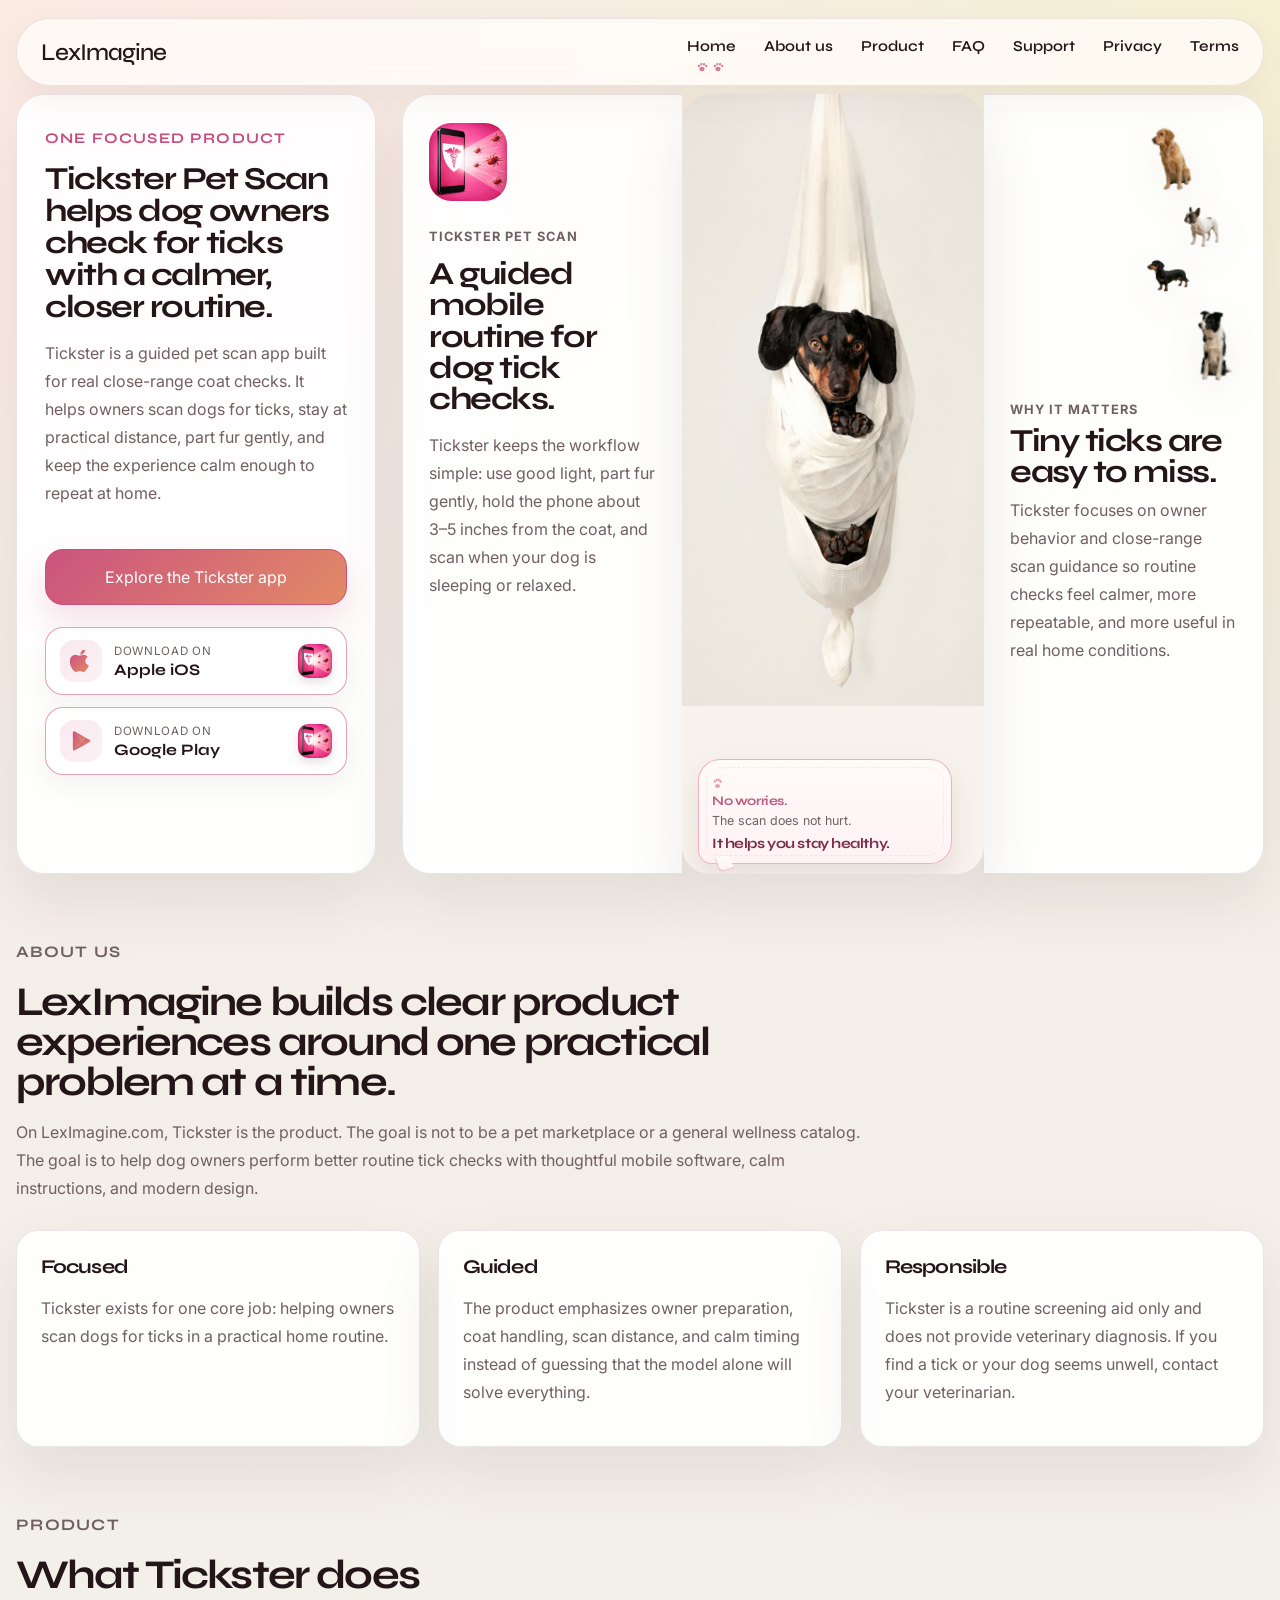
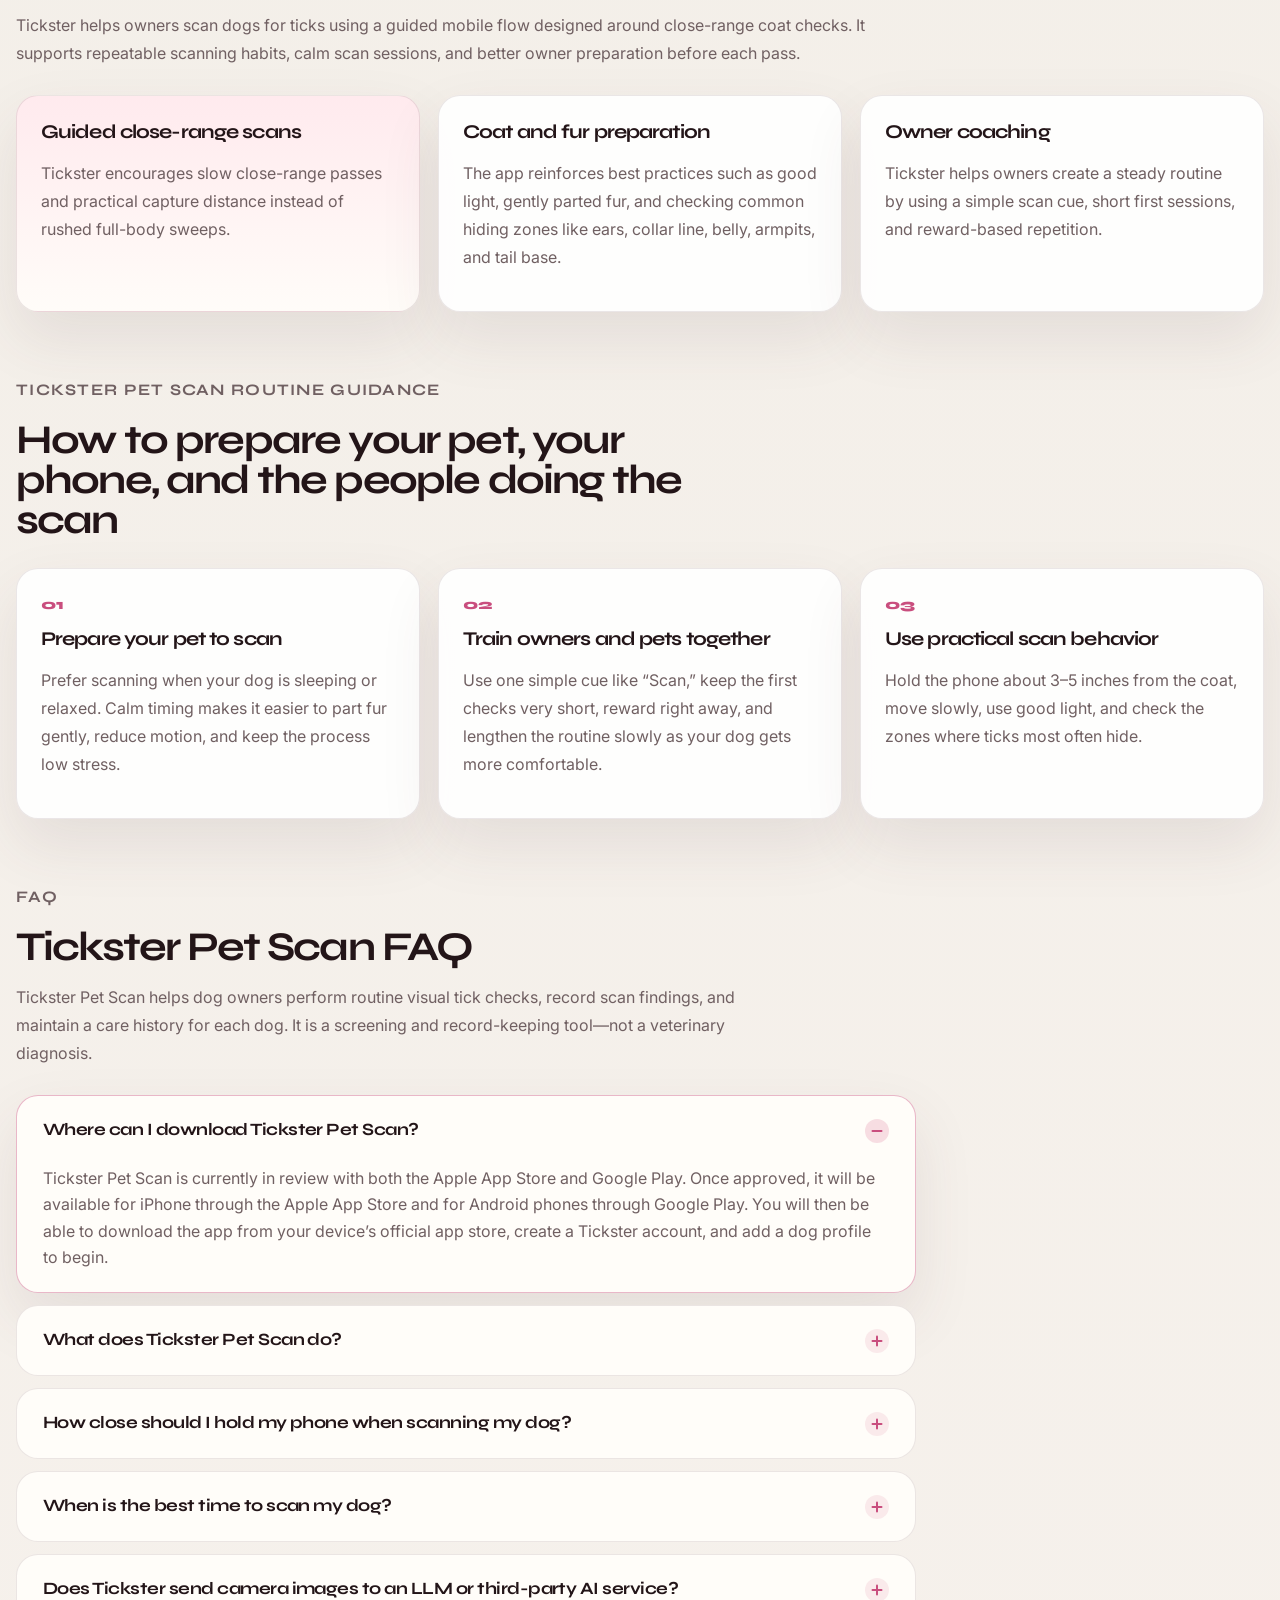
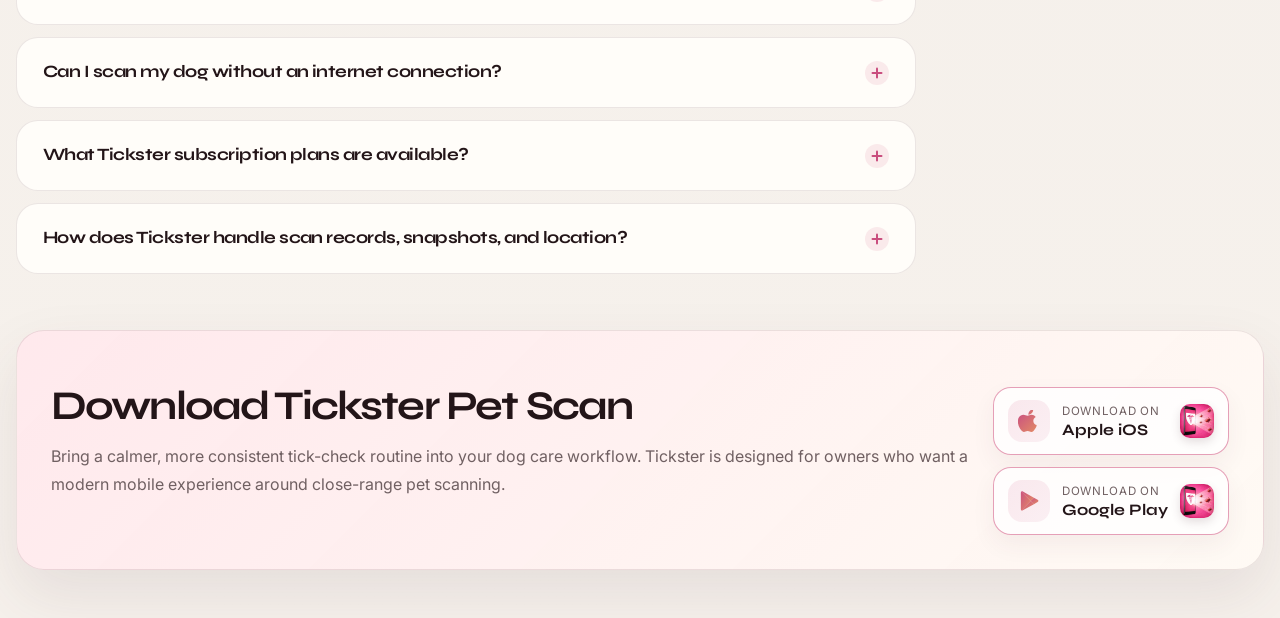
==== index.html @ 504ad75b "modified file index.html,styles.css" ====
<!DOCTYPE html>
<html lang="en">
  <head>
    <meta charset="UTF-8" />
    <meta name="viewport" content="width=device-width, initial-scale=1.0" />
    <title>LexImagine | Tickster Pet Scan</title>
    <meta
      name="description"
      content="LexImagine showcases Tickster Pet Scan, a modern mobile app that helps dog owners scan for ticks with calm, close-range guidance."
    />
    <link rel="canonical" href="https://leximagine.com/" />
    <meta name="robots" content="index,follow,max-image-preview:large,max-snippet:-1,max-video-preview:-1" />
    <meta name="theme-color" content="#f4efe8" />

    <!-- Open Graph -->
    <meta property="og:type" content="website" />
    <meta property="og:site_name" content="LexImagine" />
    <meta property="og:title" content="Tickster Pet Scan — guided dog tick checks" />
    <meta
      property="og:description"
      content="Tickster Pet Scan helps dog owners run calmer, close-range tick checks at home. A guided mobile routine from LexImagine."
    />
    <meta property="og:url" content="https://leximagine.com/" />
    <meta property="og:image" content="https://leximagine.com/i/og-tickster.png" />
    <meta property="og:image:width" content="1200" />
    <meta property="og:image:height" content="630" />
    <meta property="og:image:alt" content="Tickster Pet Scan — guide dog tick checks. A product from LexImagine.com" />
    <meta property="og:locale" content="en_US" />

    <!-- Twitter / X -->
    <meta name="twitter:card" content="summary_large_image" />
    <meta name="twitter:title" content="Tickster Pet Scan — guided dog tick checks" />
    <meta
      name="twitter:description"
      content="Tickster Pet Scan helps dog owners run calmer, close-range tick checks at home."
    />
    <meta name="twitter:image" content="https://leximagine.com/i/og-tickster.png" />
    <meta name="twitter:image:alt" content="Tickster Pet Scan — guide dog tick checks" />

    <link rel="icon" type="image/png" href="./i/favicon.png" />
    <link rel="preconnect" href="https://fonts.googleapis.com" />
    <link rel="preconnect" href="https://fonts.gstatic.com" crossorigin />
    <link
      href="https://fonts.googleapis.com/css2?family=Inter:wght@400;500;600;700;800&family=Syne:wght@400;500;600;700;800&display=swap"
      rel="stylesheet"
    />
    <link rel="stylesheet" href="./styles.css?v=20260727-store" />

    <script type="application/ld+json">
      {
        "@context": "https://schema.org",
        "@graph": [
          {
            "@type": "Organization",
            "@id": "https://leximagine.com/#organization",
            "name": "LexImagine LLC",
            "alternateName": "LexImagine",
            "url": "https://leximagine.com/",
            "logo": "https://leximagine.com/i/tickster-icon.png",
            "email": "support@leximagine.com"
          },
          {
            "@type": "WebSite",
            "@id": "https://leximagine.com/#website",
            "name": "LexImagine",
            "url": "https://leximagine.com/",
            "publisher": { "@id": "https://leximagine.com/#organization" },
            "inLanguage": "en-US"
          },
          {
            "@type": "MobileApplication",
            "@id": "https://leximagine.com/#tickster",
            "name": "Tickster Pet Scan",
            "applicationCategory": "LifestyleApplication",
            "operatingSystem": "iOS, Android",
            "url": "https://leximagine.com/",
            "image": "https://leximagine.com/i/og-tickster.png",
            "description": "Tickster Pet Scan is a guided mobile app that helps dog owners perform routine visual tick checks, record scan findings, and maintain a care history for each dog. Visual scan analysis runs on the phone using local models; camera images are not sent to an LLM API. It is a screening and record-keeping tool, not a veterinary diagnosis.",
            "featureList": [
              "Guided close-range visual tick scan using the phone camera",
              "Highlights possible tick candidates with confidence information",
              "Per-dog Care Timeline of completed scans",
              "On-device visual analysis — camera images are not sent to an LLM API",
              "Optional snapshot image saving, off by default",
              "Optional foreground-only location for local tick-awareness and weather context",
              "Core scanning works without a continuous internet connection"
            ],
            "publisher": { "@id": "https://leximagine.com/#organization" }
          },
          {
            "@type": "FAQPage",
            "@id": "https://leximagine.com/#faq",
            "mainEntity": [
              {
                "@type": "Question",
                "name": "Where can I download Tickster Pet Scan?",
                "acceptedAnswer": {
                  "@type": "Answer",
                  "text": "Tickster Pet Scan is currently in review with both the Apple App Store and Google Play. Once approved, it will be available for iPhone through the Apple App Store and for Android phones through Google Play. You will then be able to download the app from your device’s official app store, create a Tickster account, and add a dog profile to begin."
                }
              },
              {
                "@type": "Question",
                "name": "What does Tickster Pet Scan do?",
                "acceptedAnswer": {
                  "@type": "Answer",
                  "text": "Tickster guides you through a visual scan of your dog’s coat using your phone’s camera. It highlights possible tick candidates, records confidence information, and saves each completed scan to the selected dog’s Care Timeline. Tickster does not diagnose disease, confirm that a finding is a tick, recommend treatment, or replace veterinary care. Contact your veterinarian if you find an embedded tick, your dog seems unwell, or you have health concerns."
                }
              },
              {
                "@type": "Question",
                "name": "How close should I hold my phone when scanning my dog?",
                "acceptedAnswer": {
                  "@type": "Answer",
                  "text": "Hold the phone about 3–5 inches from the coat. Move slowly and use good light."
                }
              },
              {
                "@type": "Question",
                "name": "When is the best time to scan my dog?",
                "acceptedAnswer": {
                  "@type": "Answer",
                  "text": "Scan when your dog is sleeping or relaxed."
                }
              },
              {
                "@type": "Question",
                "name": "Does Tickster send camera images to an LLM or third-party AI service?",
                "acceptedAnswer": {
                  "@type": "Answer",
                  "text": "No. Tickster performs its visual scan analysis on the phone using local models and does not send camera images to an LLM API for analysis. Snapshot saving is optional and off by default. If you enable it, selected scan snapshots can be stored with your Tickster account so you can review them later or share useful context with your veterinarian."
                }
              },
              {
                "@type": "Question",
                "name": "Can I scan my dog without an internet connection?",
                "acceptedAnswer": {
                  "@type": "Answer",
                  "text": "Yes. Once you are signed in and your membership access is active, the core camera scan and local visual analysis can operate without a continuous internet connection. Internet connectivity is required for account access, subscription verification, cloud synchronization, optional snapshot uploads, and online weather or local tick-awareness information. Pending information can synchronize when a supported connection becomes available."
                }
              },
              {
                "@type": "Question",
                "name": "What Tickster subscription plans are available?",
                "acceptedAnswer": {
                  "@type": "Answer",
                  "text": "Tickster offers Monthly and Annual auto-renewable membership plans on both the Apple App Store and Google Play. Both plans provide the same Tickster membership features; only the billing period and store-displayed price differ. Eligibility, introductory offers, renewal terms, billing management, and cancellation options are presented and managed by Apple or Google before you confirm a purchase."
                }
              },
              {
                "@type": "Question",
                "name": "How does Tickster handle scan records, snapshots, and location?",
                "acceptedAnswer": {
                  "@type": "Answer",
                  "text": "Completed scan records are associated with your Tickster account and the dog you selected. Saving snapshot images is optional and off by default; you can enable it in Settings if you want visual context for later review or veterinarian discussions. Location permission is also optional and foreground-only, and is used to add local tick-awareness and weather context. Tickster does not use background location."
                }
              }
            ]
          }
        ]
      }
    </script>
  </head>
  <body>
    <svg aria-hidden="true" focusable="false" width="0" height="0" style="position:absolute">
      <defs>
        <linearGradient id="storeIconGradient" x1="0" y1="0" x2="1" y2="1">
          <stop offset="0" stop-color="#cb537f" />
          <stop offset="1" stop-color="#e28a66" />
        </linearGradient>
      </defs>
    </svg>
    <div class="page-shell">
      <header class="site-header">
        <a class="brand" href="#home" aria-label="LexImagine home">LexImagine</a>
        <button class="nav-toggle" type="button" aria-expanded="false" aria-controls="site-nav" aria-label="Toggle navigation">
          <span></span>
          <span></span>
        </button>
        <nav id="site-nav" class="site-nav" aria-label="Primary navigation">
          <a class="nav-link active" href="#home">Home</a>
          <a class="nav-link" href="#about">About us</a>
          <a class="nav-link" href="#product">Product</a>
          <a class="nav-link" href="#faq">FAQ</a>
          <a class="nav-link" href="./support/">Support</a>
          <a class="nav-link" href="./privacy/">Privacy</a>
          <a class="nav-link" href="./terms/">Terms</a>
          <!-- <a class="nav-link" href="#contact">Contact us</a> -->
        </nav>
      </header>

      <main>
        <section id="home" class="hero section">
          <article class="hero-intro">
            <p class="eyebrow">One focused product</p>
            <h1>Tickster Pet Scan helps dog owners check for ticks with a calmer, closer routine.</h1>
            <p class="hero-copy">
              Tickster is a guided pet scan app built for real close-range coat checks. It helps owners scan dogs for ticks,
              stay at practical distance, part fur gently, and keep the experience calm enough to repeat at home.
            </p>
            <div class="hero-actions">
              <a class="button button-secondary" href="#product">Explore the Tickster app</a>
            </div>
            <div class="panel-store-links hero-store-links">
              <a class="mini-store-link" href="#faq" aria-label="Download Tickster Pet Scan on Apple iOS — see FAQ for availability">
                <span class="mini-store-icon" aria-hidden="true">
                  <svg viewBox="0 0 24 24" role="img">
                    <path d="M15.22 3.34c.9-1.1 1.52-2.64 1.35-4.17-1.3.08-2.88.86-3.82 1.96-.84.96-1.58 2.5-1.38 3.97 1.46.12 2.94-.74 3.85-1.76Z"></path>
                    <path d="M20.27 17.44c-.56 1.24-.82 1.8-1.54 2.94-1 1.58-2.42 3.56-4.17 3.58-1.56.02-1.96-1.02-4.08-1.01-2.13.01-2.57 1.03-4.12 1-1.75-.02-3.09-1.8-4.08-3.38-2.78-4.43-3.07-9.64-1.36-12.28 1.21-1.88 3.12-2.98 4.92-2.98 1.84 0 3 .99 4.52.99 1.48 0 2.38-.99 4.5-.99 1.6 0 3.3.86 4.51 2.35-3.96 2.16-3.32 7.8.9 8.78Z"></path>
                  </svg>
                </span>
                <span>
                  <small>Download on</small>
                  <strong>Apple iOS</strong>
                </span>
                <img src="./i/tickster-icon-128.png" alt="" class="store-app-icon" width="34" height="34" decoding="async" />
              </a>
              <a class="mini-store-link" href="#faq" aria-label="Download Tickster Pet Scan on Google Play — see FAQ for availability">
                <span class="mini-store-icon" aria-hidden="true">
                  <svg viewBox="0 0 24 24" role="img">
                    <path d="M3.61 1.82a1.5 1.5 0 0 0-.5 1.15v18.06c0 .46.18.86.5 1.15l.07.06 10.11-10.12v-.24L3.68 1.76l-.07.06Z"></path>
                    <path d="M17.24 15.5l-3.45-3.44v-.24l3.45-3.45.08.05 4.09 2.32c1.17.66 1.17 1.75 0 2.42l-4.09 2.32-.08.02Z"></path>
                    <path d="M17.32 15.48 13.79 11.94 3.61 22.12c.39.41 1.02.46 1.73.05l11.98-6.69Z"></path>
                    <path d="M17.32 8.42 5.34 1.73c-.71-.41-1.34-.36-1.73.05l10.18 10.16 3.53-3.52Z"></path>
                  </svg>
                </span>
                <span>
                  <small>Download on</small>
                  <strong>Google Play</strong>
                </span>
                <img src="./i/tickster-icon-128.png" alt="" class="store-app-icon" width="34" height="34" decoding="async" />
              </a>
            </div>
          </article>

          <article class="hero-stage" aria-label="Tickster hero visual and product summary">
            <aside class="hero-panel hero-panel-copy">
              <img src="./i/tickster-icon.png" alt="Tickster Pet Scan icon" class="brand-mark" />
              <p class="panel-overline">Tickster Pet Scan</p>
              <h2 class="panel-title">A guided mobile routine for dog tick checks.</h2>
              <p class="panel-text">
                Tickster keeps the workflow simple: use good light, part fur gently, hold the phone about 3–5 inches from the coat, and scan when your dog is sleeping or relaxed.
              </p>
              <div class="panel-store-links panel-store-links-secondary">
                <a class="mini-store-link" href="#faq" aria-label="Download Tickster Pet Scan on Apple iOS — see FAQ for availability">
                  <span class="mini-store-icon" aria-hidden="true">
                    <svg viewBox="0 0 24 24" role="img">
                      <path d="M15.22 3.34c.9-1.1 1.52-2.64 1.35-4.17-1.3.08-2.88.86-3.82 1.96-.84.96-1.58 2.5-1.38 3.97 1.46.12 2.94-.74 3.85-1.76Z"></path>
                      <path d="M20.27 17.44c-.56 1.24-.82 1.8-1.54 2.94-1 1.58-2.42 3.56-4.17 3.58-1.56.02-1.96-1.02-4.08-1.01-2.13.01-2.57 1.03-4.12 1-1.75-.02-3.09-1.8-4.08-3.38-2.78-4.43-3.07-9.64-1.36-12.28 1.21-1.88 3.12-2.98 4.92-2.98 1.84 0 3 .99 4.52.99 1.48 0 2.38-.99 4.5-.99 1.6 0 3.3.86 4.51 2.35-3.96 2.16-3.32 7.8.9 8.78Z"></path>
                    </svg>
                  </span>
                  <span>
                    <small>Download on</small>
                    <strong>Apple iOS</strong>
                  </span>
                  <img src="./i/tickster-icon-128.png" alt="" class="store-app-icon" width="34" height="34" decoding="async" />
                </a>
                <a class="mini-store-link" href="#faq" aria-label="Download Tickster Pet Scan on Google Play — see FAQ for availability">
                  <span class="mini-store-icon" aria-hidden="true">
                    <svg viewBox="0 0 24 24" role="img">
                      <path d="M3.61 1.82a1.5 1.5 0 0 0-.5 1.15v18.06c0 .46.18.86.5 1.15l.07.06 10.11-10.12v-.24L3.68 1.76l-.07.06Z"></path>
                    <path d="M17.24 15.5l-3.45-3.44v-.24l3.45-3.45.08.05 4.09 2.32c1.17.66 1.17 1.75 0 2.42l-4.09 2.32-.08.02Z"></path>
                    <path d="M17.32 15.48 13.79 11.94 3.61 22.12c.39.41 1.02.46 1.73.05l11.98-6.69Z"></path>
                    <path d="M17.32 8.42 5.34 1.73c-.71-.41-1.34-.36-1.73.05l10.18 10.16 3.53-3.52Z"></path>
                    </svg>
                  </span>
                  <span>
                    <small>Download on</small>
                    <strong>Google Play</strong>
                  </span>
                  <img src="./i/tickster-icon-128.png" alt="" class="store-app-icon" width="34" height="34" decoding="async" />
                </a>
              </div>
            </aside>

            <div class="hero-image-wrap">
              <img
                src="./i/dog-in-hanger.png"
                alt="A calm dog tucked into a soft hanging sling, used as the playful hero image for Tickster Pet Scan"
                class="hero-image hero-image-dog"
                onerror="this.onerror=null;this.src='./i/hero-tickster-soft.png';"
              />
              <div class="hero-bubble">
                <span class="hero-bubble-paw" aria-hidden="true">
                  <svg viewBox="0 0 64 64" role="img">
                    <path d="M32 41c-8.1 0-14 5.8-14 12.1C18 58.8 24.3 63 32 63s14-4.2 14-9.9C46 46.8 40.1 41 32 41Z"></path>
                    <ellipse cx="17" cy="25" rx="6.4" ry="8.2" transform="rotate(-18 17 25)"></ellipse>
                    <ellipse cx="28" cy="17" rx="6.2" ry="8" transform="rotate(-4 28 17)"></ellipse>
                    <ellipse cx="40" cy="17.4" rx="6.2" ry="8" transform="rotate(6 40 17.4)"></ellipse>
                    <ellipse cx="50" cy="26" rx="6.4" ry="8.2" transform="rotate(18 50 26)"></ellipse>
                  </svg>
                </span>
                <p class="hero-bubble-kicker">No worries.</p>
                <p class="hero-bubble-copy">The scan does not hurt.</p>
                <strong>It helps you stay healthy.</strong>
              </div>
            </div>

            <aside class="hero-panel hero-panel-stat">
              <div class="dog-watch-stack" aria-label="Small dogs watching the hanging dog">
                <img src="./i/dog-1.png" alt="" class="watch-dog watch-dog-1" />
                <img src="./i/dog-2.png" alt="" class="watch-dog watch-dog-2" />
                <img src="./i/dog-3.png" alt="" class="watch-dog watch-dog-3" />
                <img src="./i/dog-4.png" alt="" class="watch-dog watch-dog-4" />
              </div>
              <div class="hero-panel-stat-copy">
                <p class="panel-overline">Why it matters</p>
                <h2 class="panel-title">Tiny ticks are easy to miss.</h2>
                <p class="panel-text">
                  Tickster focuses on owner behavior and close-range scan guidance so routine checks feel calmer, more repeatable, and more useful in real home conditions.
                </p>
              </div>
            </aside>
          </article>
        </section>

        <section id="about" class="section editorial-section">
          <div class="section-heading">
            <p class="eyebrow">About us</p>
            <h2>LexImagine builds clear product experiences around one practical problem at a time.</h2>
            <p>
              On LexImagine.com, Tickster is the product. The goal is not to be a pet marketplace or a general wellness catalog. The goal is to help dog owners perform better routine tick checks with thoughtful mobile software, calm instructions, and modern design.
            </p>
          </div>
          <div class="content-grid content-grid-three">
            <article class="content-card">
              <h3>Focused</h3>
              <p>Tickster exists for one core job: helping owners scan dogs for ticks in a practical home routine.</p>
            </article>
            <article class="content-card">
              <h3>Guided</h3>
              <p>The product emphasizes owner preparation, coat handling, scan distance, and calm timing instead of guessing that the model alone will solve everything.</p>
            </article>
            <article class="content-card">
              <h3>Responsible</h3>
              <p>Tickster is a routine screening aid only and does not provide veterinary diagnosis. If you find a tick or your dog seems unwell, contact your veterinarian.</p>
            </article>
          </div>
        </section>

        <section id="product" class="section editorial-section">
          <div class="section-heading">
            <p class="eyebrow">Product</p>
            <h2>What Tickster does</h2>
            <p>
              Tickster helps owners scan dogs for ticks using a guided mobile flow designed around close-range coat checks. It supports repeatable scanning habits, calm scan sessions, and better owner preparation before each pass.
            </p>
          </div>

          <div class="content-grid content-grid-three">
            <article class="content-card emphasis-card">
              <h3>Guided close-range scans</h3>
              <p>Tickster encourages slow close-range passes and practical capture distance instead of rushed full-body sweeps.</p>
            </article>
            <article class="content-card">
              <h3>Coat and fur preparation</h3>
              <p>The app reinforces best practices such as good light, gently parted fur, and checking common hiding zones like ears, collar line, belly, armpits, and tail base.</p>
            </article>
            <article class="content-card">
              <h3>Owner coaching</h3>
              <p>Tickster helps owners create a steady routine by using a simple scan cue, short first sessions, and reward-based repetition.</p>
            </article>
          </div>
        </section>

        <section class="section editorial-section process-section">
          <div class="section-heading compact-heading">
            <p class="eyebrow">Tickster Pet Scan Routine guidance</p>
            <h2>How to prepare your pet, your phone, and the people doing the scan</h2>
          </div>

          <div class="content-grid content-grid-three">
            <article class="process-card">
              <span class="step-label">01</span>
              <h3>Prepare your pet to scan</h3>
              <p>Prefer scanning when your dog is sleeping or relaxed. Calm timing makes it easier to part fur gently, reduce motion, and keep the process low stress.</p>
            </article>
            <article class="process-card">
              <span class="step-label">02</span>
              <h3>Train owners and pets together</h3>
              <p>Use one simple cue like “Scan,” keep the first checks very short, reward right away, and lengthen the routine slowly as your dog gets more comfortable.</p>
            </article>
            <article class="process-card">
              <span class="step-label">03</span>
              <h3>Use practical scan behavior</h3>
              <p>Hold the phone about 3–5 inches from the coat, move slowly, use good light, and check the zones where ticks most often hide.</p>
            </article>
          </div>
        </section>

        <section id="faq" class="section editorial-section">
          <div class="section-heading compact-heading">
            <p class="eyebrow">FAQ</p>
            <h2>Tickster Pet Scan FAQ</h2>
            <p>
              Tickster Pet Scan helps dog owners perform routine visual tick checks, record scan findings, and maintain a
              care history for each dog. It is a screening and record-keeping tool—not a veterinary diagnosis.
            </p>
          </div>

          <div class="faq-list">
            <details class="faq-item" name="faq" open>
              <summary>
                <span>Where can I download Tickster Pet Scan?</span>
                <span class="faq-toggle" aria-hidden="true"></span>
              </summary>
              <div class="faq-answer">
                <p>
                  Tickster Pet Scan is currently in review with both the Apple App Store and Google Play. Once approved,
                  it will be available for iPhone through the Apple App Store and for Android phones through Google Play.
                  You will then be able to download the app from your device’s official app store, create a Tickster
                  account, and add a dog profile to begin.
                </p>
              </div>
            </details>

            <details class="faq-item" name="faq">
              <summary>
                <span>What does Tickster Pet Scan do?</span>
                <span class="faq-toggle" aria-hidden="true"></span>
              </summary>
              <div class="faq-answer">
                <p>
                  Tickster guides you through a visual scan of your dog’s coat using your phone’s camera. It highlights
                  possible tick candidates, records confidence information, and saves each completed scan to the selected
                  dog’s Care Timeline. Tickster does not diagnose disease, confirm that a finding is a tick, recommend
                  treatment, or replace veterinary care. Contact your veterinarian if you find an embedded tick, your dog
                  seems unwell, or you have health concerns.
                </p>
              </div>
            </details>

            <details class="faq-item" name="faq">
              <summary>
                <span>How close should I hold my phone when scanning my dog?</span>
                <span class="faq-toggle" aria-hidden="true"></span>
              </summary>
              <div class="faq-answer">
                <p>Hold the phone about 3–5 inches from the coat. Move slowly and use good light.</p>
              </div>
            </details>

            <details class="faq-item" name="faq">
              <summary>
                <span>When is the best time to scan my dog?</span>
                <span class="faq-toggle" aria-hidden="true"></span>
              </summary>
              <div class="faq-answer">
                <p>Scan when your dog is sleeping or relaxed.</p>
              </div>
            </details>

            <details class="faq-item" name="faq">
              <summary>
                <span>Does Tickster send camera images to an LLM or third-party AI service?</span>
                <span class="faq-toggle" aria-hidden="true"></span>
              </summary>
              <div class="faq-answer">
                <p>
                  No. Tickster performs its visual scan analysis on the phone using local models and does not send camera
                  images to an LLM API for analysis. Snapshot saving is optional and off by default. If you enable it,
                  selected scan snapshots can be stored with your Tickster account so you can review them later or share
                  useful context with your veterinarian.
                </p>
              </div>
            </details>

            <details class="faq-item" name="faq">
              <summary>
                <span>Can I scan my dog without an internet connection?</span>
                <span class="faq-toggle" aria-hidden="true"></span>
              </summary>
              <div class="faq-answer">
                <p>
                  Yes. Once you are signed in and your membership access is active, the core camera scan and local visual
                  analysis can operate without a continuous internet connection. Internet connectivity is required for
                  account access, subscription verification, cloud synchronization, optional snapshot uploads, and online
                  weather or local tick-awareness information. Pending information can synchronize when a supported
                  connection becomes available.
                </p>
              </div>
            </details>

            <details class="faq-item" name="faq">
              <summary>
                <span>What Tickster subscription plans are available?</span>
                <span class="faq-toggle" aria-hidden="true"></span>
              </summary>
              <div class="faq-answer">
                <p>
                  Tickster offers Monthly and Annual auto-renewable membership plans on both the Apple App Store and
                  Google Play. Both plans provide the same Tickster membership features; only the billing period and
                  store-displayed price differ. Eligibility, introductory offers, renewal terms, billing management, and
                  cancellation options are presented and managed by Apple or Google before you confirm a purchase.
                </p>
              </div>
            </details>

            <details class="faq-item" name="faq">
              <summary>
                <span>How does Tickster handle scan records, snapshots, and location?</span>
                <span class="faq-toggle" aria-hidden="true"></span>
              </summary>
              <div class="faq-answer">
                <p>
                  Completed scan records are associated with your Tickster account and the dog you selected. Saving
                  snapshot images is optional and off by default; you can enable it in Settings if you want visual
                  context for later review or veterinarian discussions. Location permission is also optional and
                  foreground-only, and is used to add local tick-awareness and weather context. Tickster does not use
                  background location.
                </p>
              </div>
            </details>
          </div>
        </section>

        <section id="download" class="section cta-section">
          <div class="cta-copy">
            <h2>Download Tickster Pet Scan</h2>
            <p>
              Bring a calmer, more consistent tick-check routine into your dog care workflow. Tickster is designed for owners who want a modern mobile experience around close-range pet scanning.
            </p>
          </div>
          <div class="panel-store-links cta-store-links">
            <a class="mini-store-link" href="#faq" aria-label="Download Tickster Pet Scan on Apple iOS — see FAQ for availability">
              <span class="mini-store-icon" aria-hidden="true">
                <svg viewBox="0 0 24 24" role="img">
                  <path d="M15.22 3.34c.9-1.1 1.52-2.64 1.35-4.17-1.3.08-2.88.86-3.82 1.96-.84.96-1.58 2.5-1.38 3.97 1.46.12 2.94-.74 3.85-1.76Z"></path>
                  <path d="M20.27 17.44c-.56 1.24-.82 1.8-1.54 2.94-1 1.58-2.42 3.56-4.17 3.58-1.56.02-1.96-1.02-4.08-1.01-2.13.01-2.57 1.03-4.12 1-1.75-.02-3.09-1.8-4.08-3.38-2.78-4.43-3.07-9.64-1.36-12.28 1.21-1.88 3.12-2.98 4.92-2.98 1.84 0 3 .99 4.52.99 1.48 0 2.38-.99 4.5-.99 1.6 0 3.3.86 4.51 2.35-3.96 2.16-3.32 7.8.9 8.78Z"></path>
                </svg>
              </span>
              <span>
                <small>Download on</small>
                <strong>Apple iOS</strong>
              </span>
              <img src="./i/tickster-icon-128.png" alt="" class="store-app-icon" width="34" height="34" decoding="async" />
            </a>
            <a class="mini-store-link" href="#faq" aria-label="Download Tickster Pet Scan on Google Play — see FAQ for availability">
              <span class="mini-store-icon" aria-hidden="true">
                <svg viewBox="0 0 24 24" role="img">
                  <path d="M3.61 1.82a1.5 1.5 0 0 0-.5 1.15v18.06c0 .46.18.86.5 1.15l.07.06 10.11-10.12v-.24L3.68 1.76l-.07.06Z"></path>
                  <path d="M17.24 15.5l-3.45-3.44v-.24l3.45-3.45.08.05 4.09 2.32c1.17.66 1.17 1.75 0 2.42l-4.09 2.32-.08.02Z"></path>
                  <path d="M17.32 15.48 13.79 11.94 3.61 22.12c.39.41 1.02.46 1.73.05l11.98-6.69Z"></path>
                  <path d="M17.32 8.42 5.34 1.73c-.71-.41-1.34-.36-1.73.05l10.18 10.16 3.53-3.52Z"></path>
                </svg>
              </span>
              <span>
                <small>Download on</small>
                <strong>Google Play</strong>
              </span>
              <img src="./i/tickster-icon-128.png" alt="" class="store-app-icon" width="34" height="34" decoding="async" />
            </a>
          </div>
        </section>

        <!--
        <section id="contact" class="section editorial-section contact-section">
          <div class="section-heading compact-heading">
            <p class="eyebrow">Contact us</p>
            <h2>Want launch updates or product information?</h2>
            <p>Reach out to LexImagine for product questions, launch access, or partnership conversations around Tickster Pet Scan.</p>
          </div>
          <div class="contact-card">
            <a class="contact-link" href="mailto:support@leximagine.com">support@leximagine.com</a>
            <p class="contact-note">LexImagine. One elegant product page. One focused product: Tickster Pet Scan.</p>
          </div>
        </section>
        -->
      </main>
    </div>

    <script src="./script.js?v=20260727-navspy"></script>
  </body>
</html>
---- styles.css ----
:root {
  --bg: #f4efe8;
  --surface: rgba(255, 255, 255, 0.9);
  --surface-strong: #fffdf9;
  --ink: #231518;
  --muted: #706062;
  --line: rgba(88, 59, 67, 0.12);
  --accent: #dc7a9c;
  --accent-strong: #c94e7e;
  --shadow: 0 26px 60px rgba(88, 59, 67, 0.1);
  --radius-xl: 28px;
  --radius-lg: 22px;
  --radius-md: 16px;
  --content-width: 1280px;
  --header-gap: 8px;
  --scroll-offset-mobile: 76px;
  --scroll-offset-desktop: 96px;
}

* {
  box-sizing: border-box;
}

html {
  scroll-behavior: smooth;
}

body {
  margin: 0;
  color: var(--ink);
  font-family: 'Inter', sans-serif;
  background:
    radial-gradient(circle at top left, rgba(255, 233, 225, 0.75), transparent 24%),
    radial-gradient(circle at right top, rgba(247, 240, 203, 0.68), transparent 24%),
    linear-gradient(180deg, #f2eee7 0%, #f6f1ec 100%);
}

img {
  display: block;
  max-width: 100%;
}

.page-shell {
  width: min(calc(100% - 20px), var(--content-width));
  margin: 14px auto 40px;
}

.site-header {
  position: sticky;
  top: 10px;
  z-index: 20;
  display: flex;
  align-items: center;
  justify-content: space-between;
  gap: 14px;
  padding: 14px 18px;
  border: 1px solid var(--line);
  border-radius: 28px;
  background: rgba(255, 252, 247, 0.85);
  backdrop-filter: blur(14px);
  box-shadow: 0 12px 34px rgba(88, 59, 67, 0.06);
}

.brand,
.nav-link,
.eyebrow,
.step-label,
.store-overline {
  font-family: 'Syne', sans-serif;
}

.brand {
  color: var(--ink);
  text-decoration: none;
  font-size: 1.5rem;
  font-weight: 500;
  letter-spacing: -0.04em;
}

.site-nav {
  position: absolute;
  left: 0;
  right: 0;
  top: calc(100% + 10px);
  display: none;
  flex-direction: column;
  align-items: flex-start;
  gap: 18px;
  padding: 20px;
  border: 1px solid var(--line);
  border-radius: 24px;
  background: rgba(255, 252, 247, 0.96);
  box-shadow: 0 18px 40px rgba(88, 59, 67, 0.1);
}

.site-nav.open {
  display: flex;
}

.nav-link {
  position: relative;
  color: var(--ink);
  text-decoration: none;
  font-size: 0.95rem;
  font-weight: 600;
  padding-bottom: 14px;
}

.nav-link.active::after {
  content: '';
  position: absolute;
  left: 50%;
  bottom: -6px;
  transform: translateX(-50%);
  width: 36px;
  height: 12px;
  background-repeat: no-repeat;
  background-position: center;
  background-size: contain;
  background-image: url("data:image/svg+xml,%3Csvg xmlns='http://www.w3.org/2000/svg' width='72' height='24' viewBox='0 0 72 24'%3E%3Cg fill='%23dc7a9c'%3E%3Cg transform='translate(6 2)'%3E%3Cellipse cx='10' cy='14' rx='5.2' ry='4.4'/%3E%3Ccircle cx='4' cy='8' r='2.3'/%3E%3Ccircle cx='8.5' cy='4.5' r='2.3'/%3E%3Ccircle cx='14' cy='4.5' r='2.3'/%3E%3Ccircle cx='18.5' cy='8' r='2.3'/%3E%3C/g%3E%3Cg transform='translate(38 2)'%3E%3Cellipse cx='10' cy='14' rx='5.2' ry='4.4'/%3E%3Ccircle cx='4' cy='8' r='2.3'/%3E%3Ccircle cx='8.5' cy='4.5' r='2.3'/%3E%3Ccircle cx='14' cy='4.5' r='2.3'/%3E%3Ccircle cx='18.5' cy='8' r='2.3'/%3E%3C/g%3E%3C/g%3E%3C/svg%3E");
}

.nav-toggle {
  display: inline-block;
  width: 46px;
  height: 46px;
  border: 1px solid var(--line);
  border-radius: 999px;
  background: var(--surface-strong);
}

.nav-toggle span {
  display: block;
  width: 18px;
  height: 2px;
  margin: 5px auto;
  background: var(--ink);
}

.section {
  padding: var(--header-gap) 0 52px;
  scroll-margin-top: calc(var(--scroll-offset-mobile) + var(--header-gap));
}

.hero {
  display: grid;
  grid-template-columns: 1fr;
  gap: 18px;
  align-items: stretch;
  min-height: auto;
  padding-top: 0;
}

.hero.section {
  padding-top: var(--header-gap);
}

.hero-intro,
.hero-panel,
.content-card,
.process-card,
.cta-section,
.contact-card {
  border: 1px solid var(--line);
  background: var(--surface);
  box-shadow: var(--shadow);
}

.hero-intro {
  padding: 22px;
  border-radius: var(--radius-xl);
  display: flex;
  flex-direction: column;
  justify-content: flex-start;
}

.hero-intro h1 {
  font-size: 2rem;
  line-height: 1;
}

.eyebrow {
  margin: 0 0 16px;
  color: var(--accent-strong);
  font-size: 0.92rem;
  font-weight: 700;
  text-transform: uppercase;
  letter-spacing: 0.08em;
}

h1,
h2,
h3 {
  margin: 0;
  font-family: 'Syne', sans-serif;
  letter-spacing: -0.045em;
}

h1 {
  font-size: clamp(2.2rem, 10vw, 3.25rem);
  line-height: 0.98;
}

h2 {
  font-size: clamp(1.75rem, 8vw, 2.55rem);
  line-height: 0.98;
}

h3 {
  font-size: 1.22rem;
}

.hero-copy,
.panel-text,
.section-heading p,
.content-card p,
.content-card li,
.process-card p,
.cta-copy p,
.contact-note {
  color: var(--muted);
  line-height: 1.75;
  font-size: 1rem;
}

.content-card ul {
  margin: 0 0 14px;
  padding-left: 22px;
}

.content-card li {
  margin-bottom: 8px;
}

.content-card li::marker {
  color: var(--accent-strong);
}

.hero-actions,
.store-actions {
  display: flex;
  flex-wrap: wrap;
  gap: 14px;
  margin-top: 26px;
}

.hero-actions {
  display: grid;
  width: 100%;
  align-self: stretch;
  justify-items: stretch;
}

.hero-intro .hero-actions .button,
.hero-intro .hero-store-links .mini-store-link {
  width: 100%;
  display: flex;
}

.button {
  display: inline-flex;
  align-items: center;
  justify-content: center;
  min-height: 56px;
  padding: 0 22px;
  border-radius: 18px;
  text-decoration: none;
  transition: transform 180ms ease, box-shadow 180ms ease;
}

.button:hover,
.store-card:hover {
  transform: translateY(-2px);
}

.button-primary {
  background: linear-gradient(135deg, #cb537f, #e28a66);
  color: #fff;
  box-shadow: 0 20px 38px rgba(201, 78, 126, 0.22);
}

.button-secondary {
  border: 1px solid rgba(201, 78, 126, 0.88);
  background: linear-gradient(135deg, #cb537f, #e28a66);
  color: #fff;
  box-shadow: 0 16px 30px rgba(201, 78, 126, 0.16);
}

.hero-stage {
  display: grid;
  grid-template-columns: 1fr;
  gap: 0;
  min-height: auto;
}

.hero-panel {
  padding: 22px;
}

.hero-panel-copy {
  border-radius: var(--radius-xl);
  border-right: 1px solid var(--line);
}

.hero-panel-stat {
  border-radius: var(--radius-xl);
  border-left: 1px solid var(--line);
  display: flex;
  flex-direction: column;
  justify-content: flex-start;
}

.hero-panel-stat-copy {
  display: flex;
  flex-direction: column;
  gap: 8px;
}

.hero-panel-stat .panel-overline {
  margin: 0;
}

.hero-panel-stat .panel-title {
  margin: 0;
}

.hero-panel-stat .panel-text {
  margin: 0;
}

.brand-mark {
  width: 78px;
  height: 78px;
  border-radius: 22px;
  margin-bottom: 28px;
}

.panel-overline {
  margin: 0 0 14px;
  color: var(--muted);
  font-size: 0.8rem;
  font-weight: 700;
  letter-spacing: 0.08em;
  text-transform: uppercase;
}

.panel-title {
  font-size: 2rem;
  margin-bottom: 16px;
}

.dog-watch-stack {
  display: flex;
  flex-direction: row;
  flex-wrap: wrap;
  justify-content: center;
  align-items: flex-end;
  gap: 8px;
  min-height: 0;
  margin-bottom: 18px;
  overflow: visible;
}

.watch-dog {
  display: block;
  width: 48px;
  max-width: 100%;
  height: auto;
  object-fit: contain;
  transform-origin: center center;
  filter: drop-shadow(0 10px 18px rgba(88, 59, 67, 0.08));
}

.watch-dog-1 {
  width: 46px;
  margin-right: 0;
  transform: none;
}

.watch-dog-2 {
  width: 58px;
  margin-right: 0;
  transform: none;
}

.watch-dog-3 {
  width: 50px;
  margin-right: 0;
  transform: none;
}

.watch-dog-4 {
  width: 44px;
  margin-right: 0;
  transform: none;
}

.panel-store-links {
  display: grid;
  gap: 12px;
  margin-top: 22px;
}

.hero-store-links {
  display: grid;
  width: 100%;
  align-self: stretch;
}

.hero-intro .hero-actions,
.hero-intro .hero-store-links {
  width: min(100%, 304px);
}

.panel-store-links-secondary {
  display: grid;
}

.mini-store-link {
  display: flex;
  align-items: center;
  gap: 12px;
  padding: 12px 14px;
  border: 1px solid rgba(220, 122, 156, 0.72);
  border-radius: 18px;
  background: rgba(255, 255, 255, 0.78);
  color: var(--ink);
  text-decoration: none;
  box-shadow: 0 10px 24px rgba(88, 59, 67, 0.06);
  transition: transform 180ms ease, box-shadow 180ms ease;
}

.mini-store-link:hover {
  transform: translateY(-2px);
  box-shadow: 0 16px 28px rgba(88, 59, 67, 0.1);
}

.mini-store-link small,
.mini-store-link strong {
  display: block;
}

.mini-store-link small {
  color: var(--muted);
  font-size: 0.72rem;
  letter-spacing: 0.06em;
  text-transform: uppercase;
}

.mini-store-link strong {
  margin-top: 2px;
  font-family: 'Syne', sans-serif;
  font-size: 1rem;
}

.mini-store-icon {
  display: inline-flex;
  align-items: center;
  justify-content: center;
  width: 42px;
  height: 42px;
  border-radius: 14px;
  background: linear-gradient(135deg, rgba(220, 122, 156, 0.16), rgba(201, 78, 126, 0.08));
  flex: 0 0 auto;
}

.mini-store-icon svg {
  width: 22px;
  height: 22px;
  fill: var(--accent-strong); /* fallback */
  fill: url(#storeIconGradient);
}

.hero-image-wrap {
  position: relative;
  min-height: 380px;
  overflow: hidden;
  border-radius: var(--radius-xl);
  box-shadow: var(--shadow);
}

.hero-image {
  width: 100%;
  height: 100%;
  object-fit: cover;
}

.hero-image-dog {
  object-position: center top;
  object-fit: contain;
  background: #f7f2eb;
}

.hero-bubble {
  position: absolute;
  left: 14px;
  right: 14px;
  bottom: 16px;
  width: auto;
  max-width: none;
  padding: 12px 13px 11px;
  border: 1.5px solid rgba(220, 122, 156, 0.55);
  border-radius: 22px 22px 22px 14px;
  background: linear-gradient(180deg, rgba(255, 251, 247, 0.98), rgba(255, 241, 245, 0.96));
  backdrop-filter: blur(10px);
  box-shadow: 0 12px 26px rgba(86, 56, 64, 0.1);
}

.hero-bubble::before {
  content: '';
  position: absolute;
  left: 18px;
  bottom: -8px;
  width: 14px;
  height: 14px;
  background: linear-gradient(180deg, rgba(255, 251, 247, 0.98), rgba(255, 241, 245, 0.96));
  border-left: 1.5px solid rgba(220, 122, 156, 0.55);
  border-bottom: 1.5px solid rgba(220, 122, 156, 0.55);
  border-bottom-left-radius: 6px;
  transform: rotate(-20deg);
}

.hero-bubble::after {
  content: '';
  position: absolute;
  inset: 7px;
  border-radius: 16px 16px 16px 10px;
  border: 1px dashed rgba(220, 122, 156, 0.14);
  pointer-events: none;
}

.hero-bubble p,
.hero-bubble strong {
  margin: 0;
}

.hero-bubble-paw {
  display: inline-flex;
  width: 11px;
  height: 11px;
  margin-bottom: 5px;
  color: rgba(218, 122, 156, 0.72);
}

.hero-bubble-paw svg {
  width: 100%;
  height: 100%;
  fill: currentColor;
}

.hero-bubble-kicker {
  color: #be5e82;
  font-family: 'Syne', sans-serif;
  font-size: 0.82rem;
  font-weight: 700;
  letter-spacing: -0.03em;
}

.hero-bubble-copy {
  margin-top: 4px !important;
  color: var(--muted);
  line-height: 1.35;
  font-size: 0.78rem;
}

.hero-bubble strong {
  display: block;
  margin-top: 5px;
  font-family: 'Syne', sans-serif;
  font-size: 0.9rem;
  letter-spacing: -0.03em;
  color: #7b2d4a;
  max-width: 100%;
  overflow-wrap: break-word;
}

.editorial-section {
  padding-top: var(--header-gap);
}

.section-heading {
  max-width: 860px;
  margin-bottom: 28px;
}

.compact-heading {
  max-width: 740px;
}

.content-grid {
  display: grid;
  gap: 18px;
}

.content-grid-three {
  grid-template-columns: 1fr;
}

.content-card,
.process-card {
  padding: 24px;
  border-radius: var(--radius-lg);
}

.emphasis-card {
  background: linear-gradient(180deg, rgba(255, 233, 238, 0.95), rgba(255, 252, 249, 0.95));
}

.step-label {
  display: inline-block;
  margin-bottom: 14px;
  color: var(--accent-strong);
  font-size: 0.9rem;
  font-weight: 800;
}

.cta-section {
  display: grid;
  grid-template-columns: 1fr;
  gap: 24px;
  align-items: center;
  padding: 22px;
  border-radius: var(--radius-xl);
  background: linear-gradient(135deg, rgba(255, 232, 236, 0.92), rgba(255, 250, 245, 0.95));
}

.store-card {
  display: inline-flex;
  flex-direction: column;
  align-items: flex-start;
  justify-content: center;
  min-width: 220px;
  min-height: 110px;
  padding: 20px 22px;
  border-radius: 24px;
  border: 1px solid var(--line);
  background: rgba(255, 255, 255, 0.88);
  color: var(--ink);
  text-decoration: none;
  box-shadow: 0 18px 40px rgba(88, 59, 67, 0.08);
  transition: transform 180ms ease;
}

.store-overline {
  display: block;
  margin-bottom: 8px;
  color: var(--muted);
  font-size: 0.78rem;
  text-transform: uppercase;
  letter-spacing: 0.08em;
}

.store-card strong {
  font-family: 'Syne', sans-serif;
  font-size: 1.2rem;
}

.contact-card {
  display: flex;
  flex-direction: column;
  align-items: flex-start;
  justify-content: space-between;
  gap: 18px;
  padding: 22px;
  border-radius: var(--radius-xl);
}

.contact-link {
  color: var(--ink);
  font-family: 'Syne', sans-serif;
  font-size: clamp(1.4rem, 2.8vw, 2rem);
  text-decoration: none;
}

@media (min-width: 761px) {
  .page-shell {
    width: min(calc(100% - 32px), var(--content-width));
    margin: 18px auto 48px;
  }

  .site-header {
    top: 14px;
    gap: 20px;
    padding: 18px 24px;
    border-radius: 999px;
  }

  .nav-toggle {
    display: none;
  }

  .site-nav {
    position: static;
    display: flex;
    flex-direction: row;
    align-items: center;
    gap: 28px;
    padding: 0;
    border: 0;
    border-radius: 0;
    background: transparent;
    box-shadow: none;
  }

  .nav-link {
    padding-bottom: 12px;
  }

  .section {
    padding: var(--header-gap) 0 56px;
    scroll-margin-top: calc(var(--scroll-offset-desktop) + var(--header-gap));
  }

  .hero-image-wrap {
    min-height: 460px;
  }

  .content-grid-three {
    grid-template-columns: repeat(2, minmax(0, 1fr));
  }

  .cta-section {
    padding: 30px;
  }
}

@media (min-width: 761px) and (max-width: 1180px) {
  .hero {
    grid-template-columns: 1fr;
    gap: 22px;
  }

  .hero-stage {
    grid-template-columns: 1fr;
  }

  .hero-panel-copy,
  .hero-panel-stat {
    border-radius: var(--radius-xl);
    border: 1px solid var(--line);
  }

  .panel-store-links-secondary {
    display: none;
  }
}

@media (min-width: 1181px) {
  .hero {
    grid-template-columns: 360px minmax(0, 1fr);
    gap: 26px;
    min-height: calc(100vh - 148px);
  }

  .hero-stage {
    grid-template-columns: 280px minmax(0, 1fr) 280px;
    min-height: 780px;
  }

  .hero-image-wrap {
    min-height: 780px;
  }

  .hero-intro {
    padding: 34px 28px;
  }

  .hero-panel {
    padding: 28px 26px;
  }

  .hero-panel-copy {
    border-radius: var(--radius-xl) 0 0 var(--radius-xl);
    border-right: none;
  }

  .hero-panel-stat {
    border-radius: 0 var(--radius-xl) var(--radius-xl) 0;
    border-left: none;
  }

  .panel-store-links-secondary {
    display: none;
  }

  .hero-bubble {
    left: auto;
    right: 32px;
    bottom: 10px;
    width: min(calc(100% - 48px), 264px);
    max-width: none;
  }

  .dog-watch-stack {
    flex-direction: column;
    align-items: flex-end;
    justify-content: flex-start;
    min-height: 190px;
  }

  .watch-dog {
    width: 62px;
  }

  .watch-dog-1 {
    width: 46px;
    margin-right: 42px;
    transform: rotate(-5deg);
  }

  .watch-dog-2 {
    width: 58px;
    margin-right: 8px;
    transform: rotate(2deg);
  }

  .watch-dog-3 {
    width: 50px;
    margin-right: 44px;
    transform: rotate(-4deg);
  }

  .watch-dog-4 {
    width: 44px;
    margin-right: 0;
    transform: rotate(3deg);
  }

  .content-grid-three {
    grid-template-columns: repeat(3, minmax(0, 1fr));
  }

  .cta-section {
    grid-template-columns: minmax(0, 1fr) auto;
    padding: 34px;
  }

  .contact-card {
    flex-direction: row;
    align-items: center;
    padding: 24px 28px;
  }
}

/* FAQ accordion */
.faq-list {
  display: grid;
  gap: 12px;
  max-width: 900px;
}

.faq-item {
  border: 1px solid var(--line);
  border-radius: var(--radius-lg);
  background: var(--surface-strong);
  transition: border-color 0.22s ease, box-shadow 0.22s ease, transform 0.22s ease;
}

.faq-item:hover {
  border-color: rgba(201, 78, 126, 0.32);
}

.faq-item[open] {
  border-color: rgba(201, 78, 126, 0.4);
  box-shadow: var(--shadow);
}

.faq-item summary {
  display: flex;
  align-items: flex-start;
  justify-content: space-between;
  gap: 18px;
  padding: 20px 22px;
  cursor: pointer;
  list-style: none;
  font-family: 'Syne', sans-serif;
  font-weight: 700;
  font-size: 1.02rem;
  line-height: 1.35;
  letter-spacing: -0.03em;
  color: var(--ink);
  transition: color 0.2s ease;
}

.faq-item summary::-webkit-details-marker {
  display: none;
}

.faq-item summary:hover {
  color: var(--accent-strong);
}

.faq-item summary:focus-visible {
  outline: 2px solid var(--accent-strong);
  outline-offset: -3px;
  border-radius: var(--radius-lg);
}

.faq-toggle {
  position: relative;
  flex: 0 0 auto;
  width: 24px;
  height: 24px;
  margin-top: 1px;
  border-radius: 999px;
  background: rgba(220, 122, 156, 0.14);
  transition: background 0.22s ease, transform 0.28s cubic-bezier(0.4, 0, 0.2, 1);
}

.faq-item[open] .faq-toggle {
  background: rgba(220, 122, 156, 0.24);
  transform: rotate(180deg);
}

.faq-toggle::before,
.faq-toggle::after {
  content: '';
  position: absolute;
  left: 50%;
  top: 50%;
  border-radius: 2px;
  background: var(--accent-strong);
  transform: translate(-50%, -50%);
  transition: opacity 0.24s ease, transform 0.28s cubic-bezier(0.4, 0, 0.2, 1);
}

.faq-toggle::before {
  width: 11px;
  height: 2px;
}

.faq-toggle::after {
  width: 2px;
  height: 11px;
}

.faq-item[open] .faq-toggle::after {
  opacity: 0;
  transform: translate(-50%, -50%) rotate(90deg);
}

.faq-answer {
  padding: 0 22px 20px;
  animation: faqReveal 0.3s cubic-bezier(0.4, 0, 0.2, 1) both;
}

.faq-answer p {
  margin: 0;
  color: var(--muted);
  line-height: 1.65;
}

@keyframes faqReveal {
  from {
    opacity: 0;
    transform: translateY(-6px);
  }
  to {
    opacity: 1;
    transform: none;
  }
}

@media (min-width: 761px) {
  .faq-item summary {
    padding: 22px 26px;
    font-size: 1.08rem;
  }

  .faq-answer {
    padding: 0 26px 22px;
  }
}

@media (prefers-reduced-motion: reduce) {
  .faq-item,
  .faq-item summary,
  .faq-toggle,
  .faq-toggle::before,
  .faq-toggle::after {
    transition: none;
  }

  .faq-answer {
    animation: none;
  }
}

/* Seven nav tabs need to stay on one line on narrower desktops. */
@media (min-width: 761px) {
  .nav-link {
    white-space: nowrap;
  }
}

@media (min-width: 761px) and (max-width: 1024px) {
  .site-header {
    gap: 12px;
    padding: 18px 20px;
  }

  .site-nav {
    gap: 15px;
  }

  .nav-link {
    font-size: 0.86rem;
  }
}

/* Tickster app icon on the trailing edge of every store link, so people can
   see at a glance which app they are downloading. */
.store-app-icon {
  flex: 0 0 auto;
  margin-left: auto;
  width: 34px;
  height: 34px;
  border-radius: 10px;
  box-shadow: 0 4px 10px rgba(88, 59, 67, 0.16);
}

/* Every store-link group shares the hero's width, so they all match. */
.cta-store-links,
.panel-store-links-secondary {
  width: min(100%, 304px);
}

/* Centre the hero call-to-action stack and every store-link group on phones. */
@media (max-width: 760px) {
  .hero-intro .hero-actions,
  .hero-intro .hero-store-links,
  .cta-store-links,
  .panel-store-links-secondary {
    margin-inline: auto;
  }

  .cta-section {
    justify-items: center;
    text-align: center;
  }
}
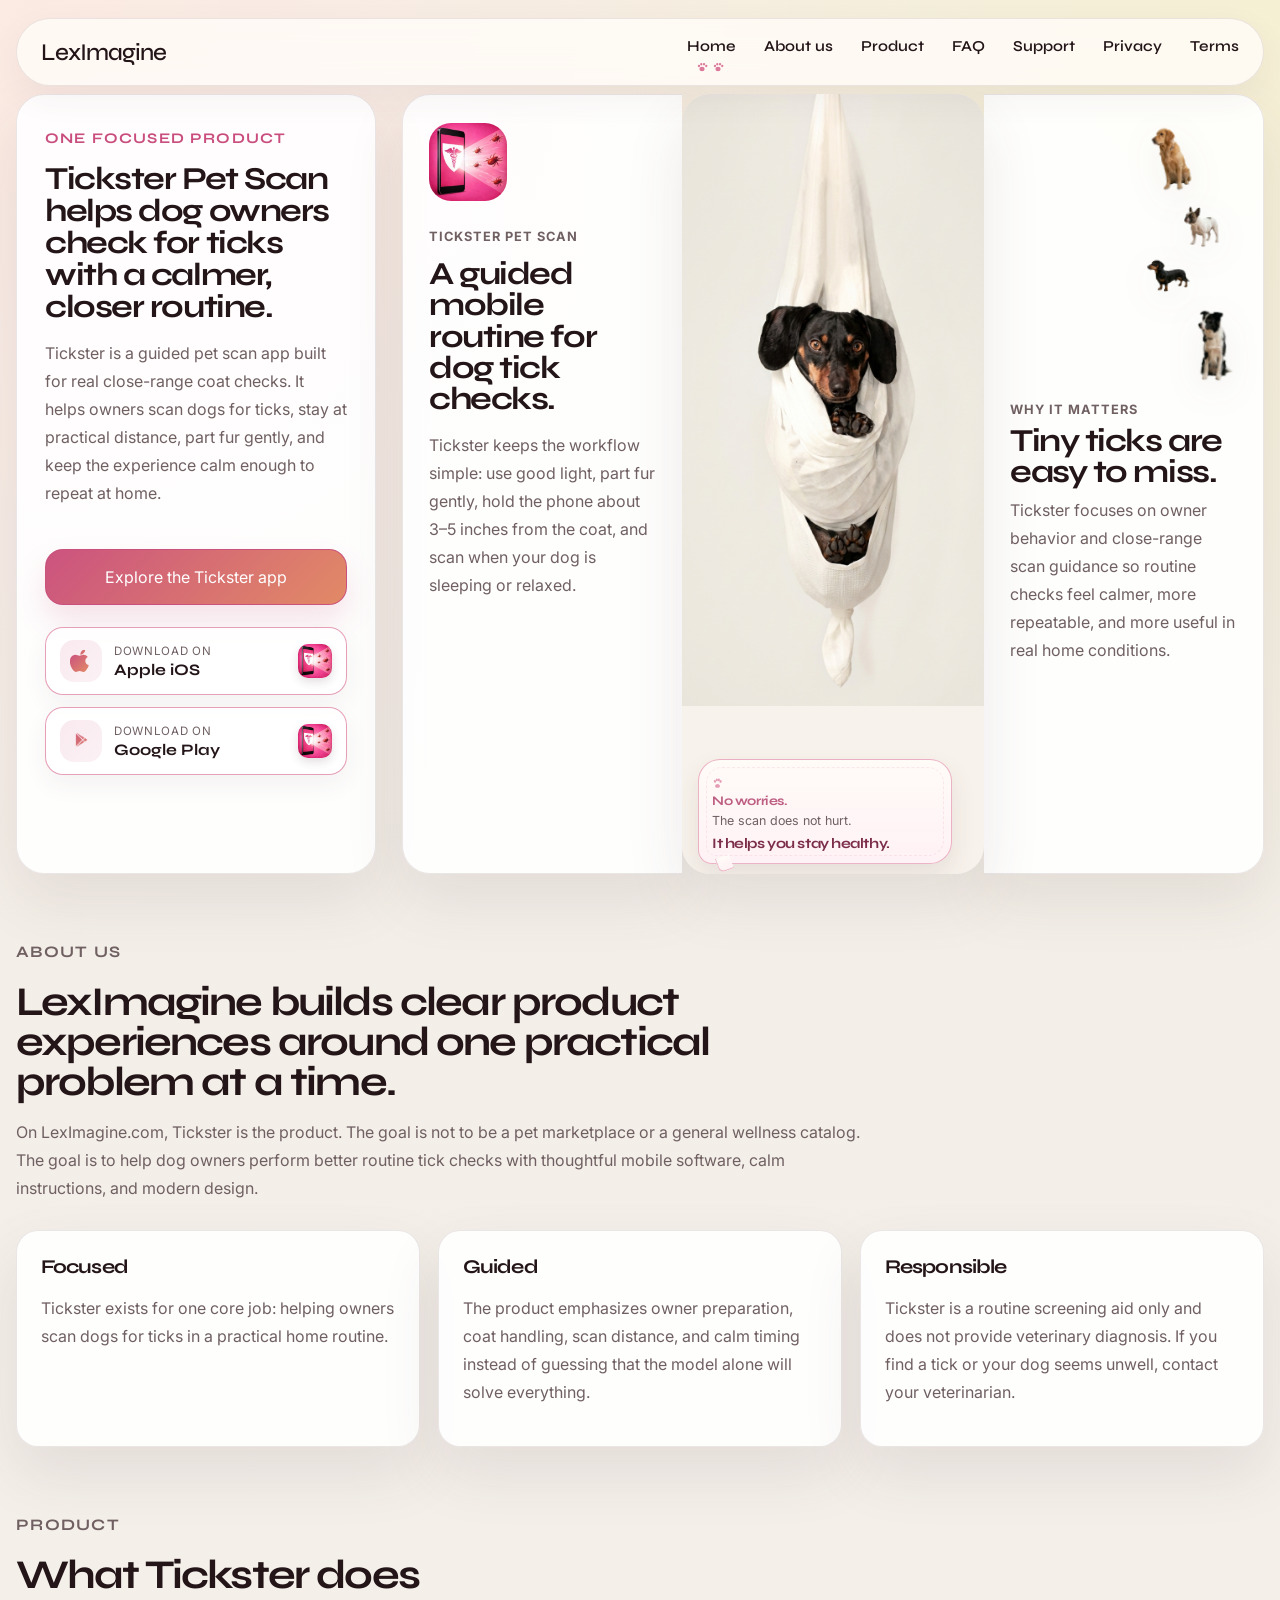
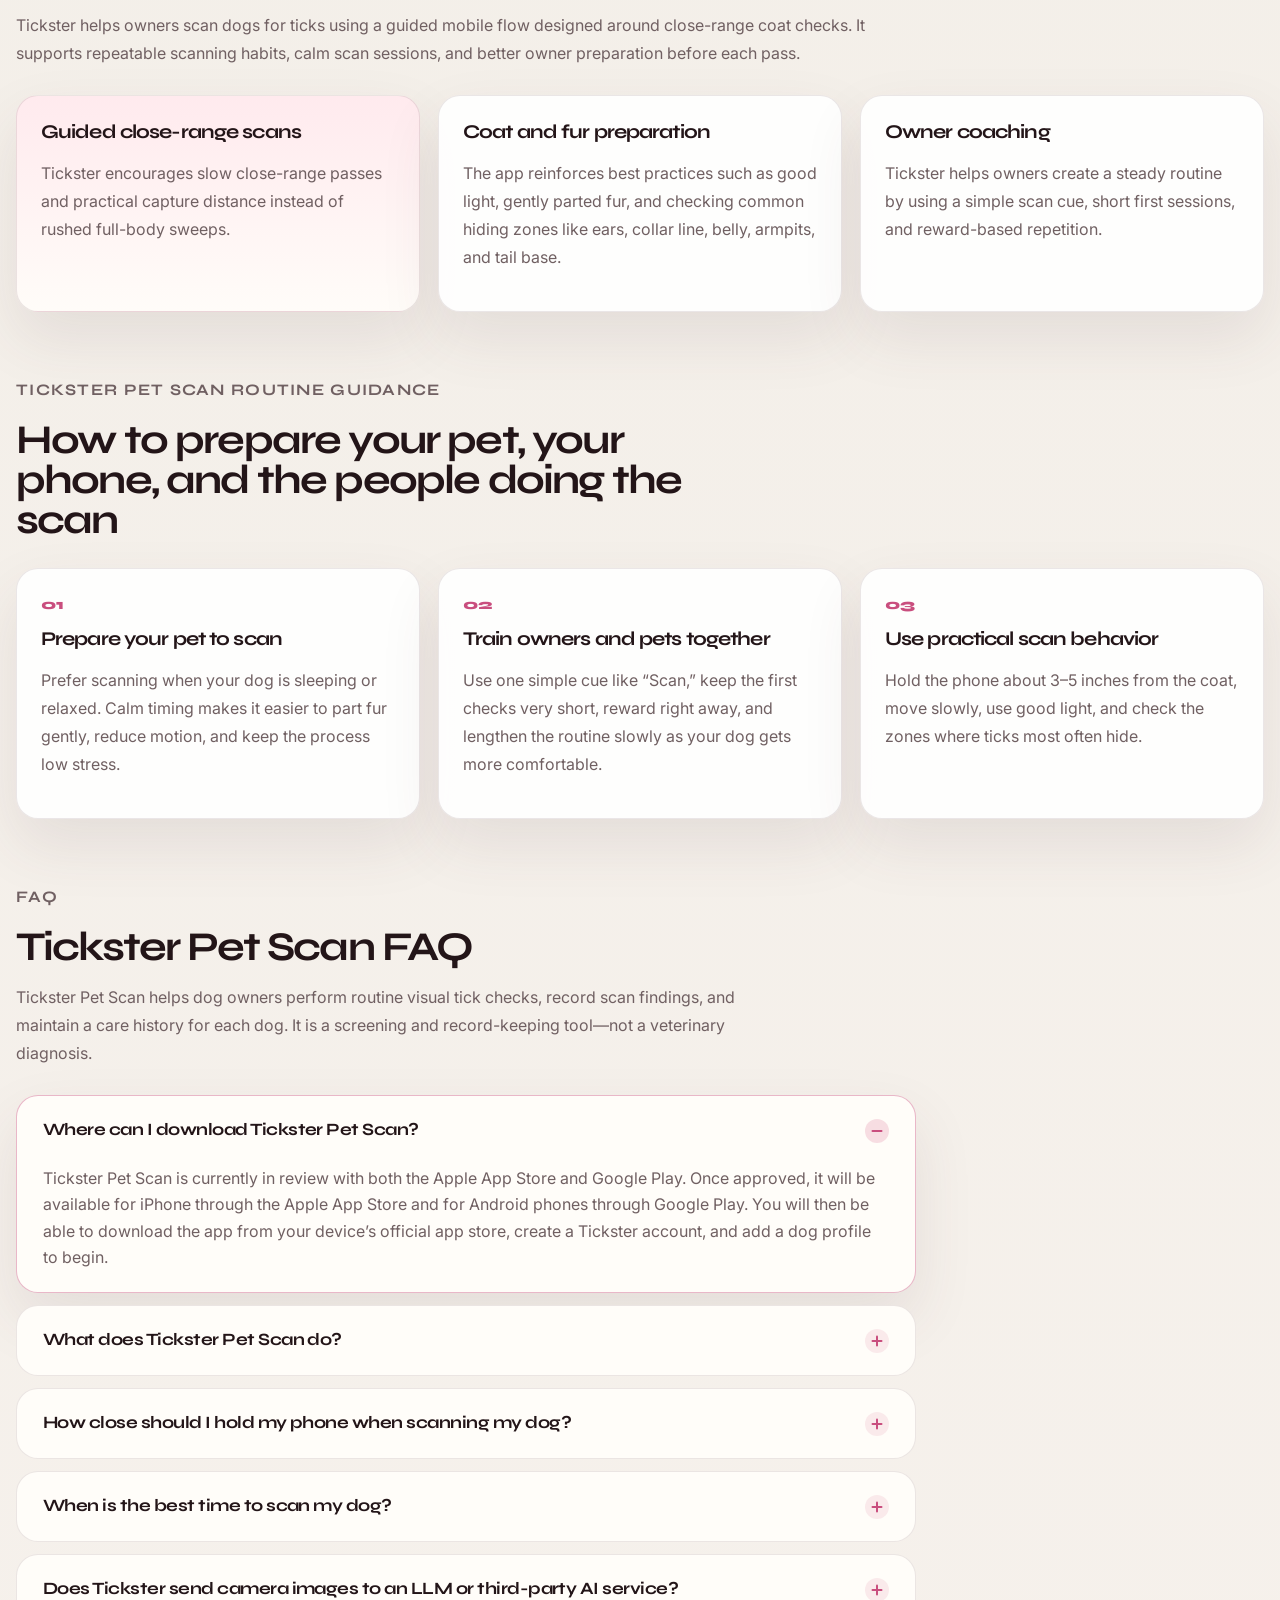
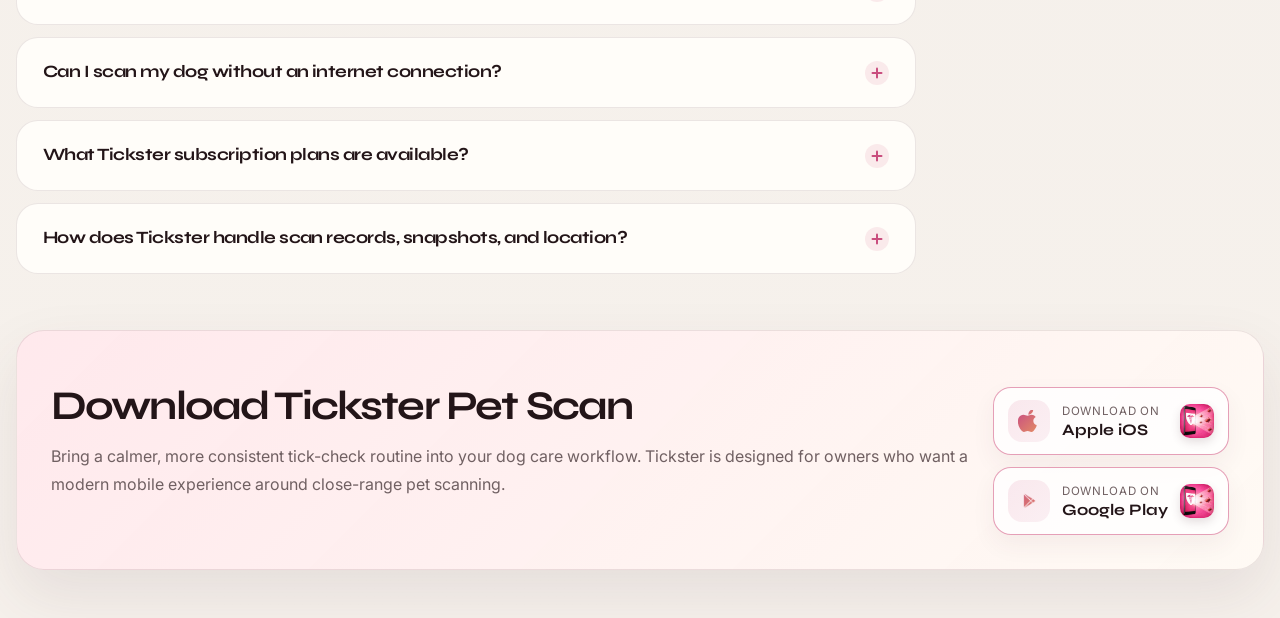
==== commit fa4873f0: "modified file index.html,styles.css" ====
--- a/index.html
+++ b/index.html
@@ -217,12 +217,7 @@
               </a>
               <a class="mini-store-link" href="#faq" aria-label="Download Tickster Pet Scan on Google Play — see FAQ for availability">
                 <span class="mini-store-icon" aria-hidden="true">
-                  <svg viewBox="0 0 24 24" role="img">
-                    <path d="M3.61 1.82a1.5 1.5 0 0 0-.5 1.15v18.06c0 .46.18.86.5 1.15l.07.06 10.11-10.12v-.24L3.68 1.76l-.07.06Z"></path>
-                    <path d="M17.24 15.5l-3.45-3.44v-.24l3.45-3.45.08.05 4.09 2.32c1.17.66 1.17 1.75 0 2.42l-4.09 2.32-.08.02Z"></path>
-                    <path d="M17.32 15.48 13.79 11.94 3.61 22.12c.39.41 1.02.46 1.73.05l11.98-6.69Z"></path>
-                    <path d="M17.32 8.42 5.34 1.73c-.71-.41-1.34-.36-1.73.05l10.18 10.16 3.53-3.52Z"></path>
-                  </svg>
+                  <span class="store-glyph store-glyph-play"></span>
                 </span>
                 <span>
                   <small>Download on</small>
@@ -257,12 +252,7 @@
                 </a>
                 <a class="mini-store-link" href="#faq" aria-label="Download Tickster Pet Scan on Google Play — see FAQ for availability">
                   <span class="mini-store-icon" aria-hidden="true">
-                    <svg viewBox="0 0 24 24" role="img">
-                      <path d="M3.61 1.82a1.5 1.5 0 0 0-.5 1.15v18.06c0 .46.18.86.5 1.15l.07.06 10.11-10.12v-.24L3.68 1.76l-.07.06Z"></path>
-                    <path d="M17.24 15.5l-3.45-3.44v-.24l3.45-3.45.08.05 4.09 2.32c1.17.66 1.17 1.75 0 2.42l-4.09 2.32-.08.02Z"></path>
-                    <path d="M17.32 15.48 13.79 11.94 3.61 22.12c.39.41 1.02.46 1.73.05l11.98-6.69Z"></path>
-                    <path d="M17.32 8.42 5.34 1.73c-.71-.41-1.34-.36-1.73.05l10.18 10.16 3.53-3.52Z"></path>
-                    </svg>
+                    <span class="store-glyph store-glyph-play"></span>
                   </span>
                   <span>
                     <small>Download on</small>
@@ -537,12 +527,7 @@
             </a>
             <a class="mini-store-link" href="#faq" aria-label="Download Tickster Pet Scan on Google Play — see FAQ for availability">
               <span class="mini-store-icon" aria-hidden="true">
-                <svg viewBox="0 0 24 24" role="img">
-                  <path d="M3.61 1.82a1.5 1.5 0 0 0-.5 1.15v18.06c0 .46.18.86.5 1.15l.07.06 10.11-10.12v-.24L3.68 1.76l-.07.06Z"></path>
-                  <path d="M17.24 15.5l-3.45-3.44v-.24l3.45-3.45.08.05 4.09 2.32c1.17.66 1.17 1.75 0 2.42l-4.09 2.32-.08.02Z"></path>
-                  <path d="M17.32 15.48 13.79 11.94 3.61 22.12c.39.41 1.02.46 1.73.05l11.98-6.69Z"></path>
-                  <path d="M17.32 8.42 5.34 1.73c-.71-.41-1.34-.36-1.73.05l10.18 10.16 3.53-3.52Z"></path>
-                </svg>
+                <span class="store-glyph store-glyph-play"></span>
               </span>
               <span>
                 <small>Download on</small>
--- a/styles.css
+++ b/styles.css
@@ -471,6 +471,19 @@
   fill: url(#storeIconGradient);
 }
 
+/* Google Play mark: official artwork used as a mask so the brand gradient
+   shows through it, matching the Apple glyph beside it. */
+.store-glyph-play {
+  display: block;
+  /* 20% larger than the 22px Apple glyph: the Play mark is a wide, gapped
+     triangle, so it reads smaller at matched dimensions. */
+  width: 26.4px;
+  height: 26.4px;
+  background: linear-gradient(135deg, #cb537f, #e28a66);
+  -webkit-mask: url('i/google-play-mask.png') no-repeat center / contain;
+  mask: url('i/google-play-mask.png') no-repeat center / contain;
+}
+
 .hero-image-wrap {
   position: relative;
   min-height: 380px;
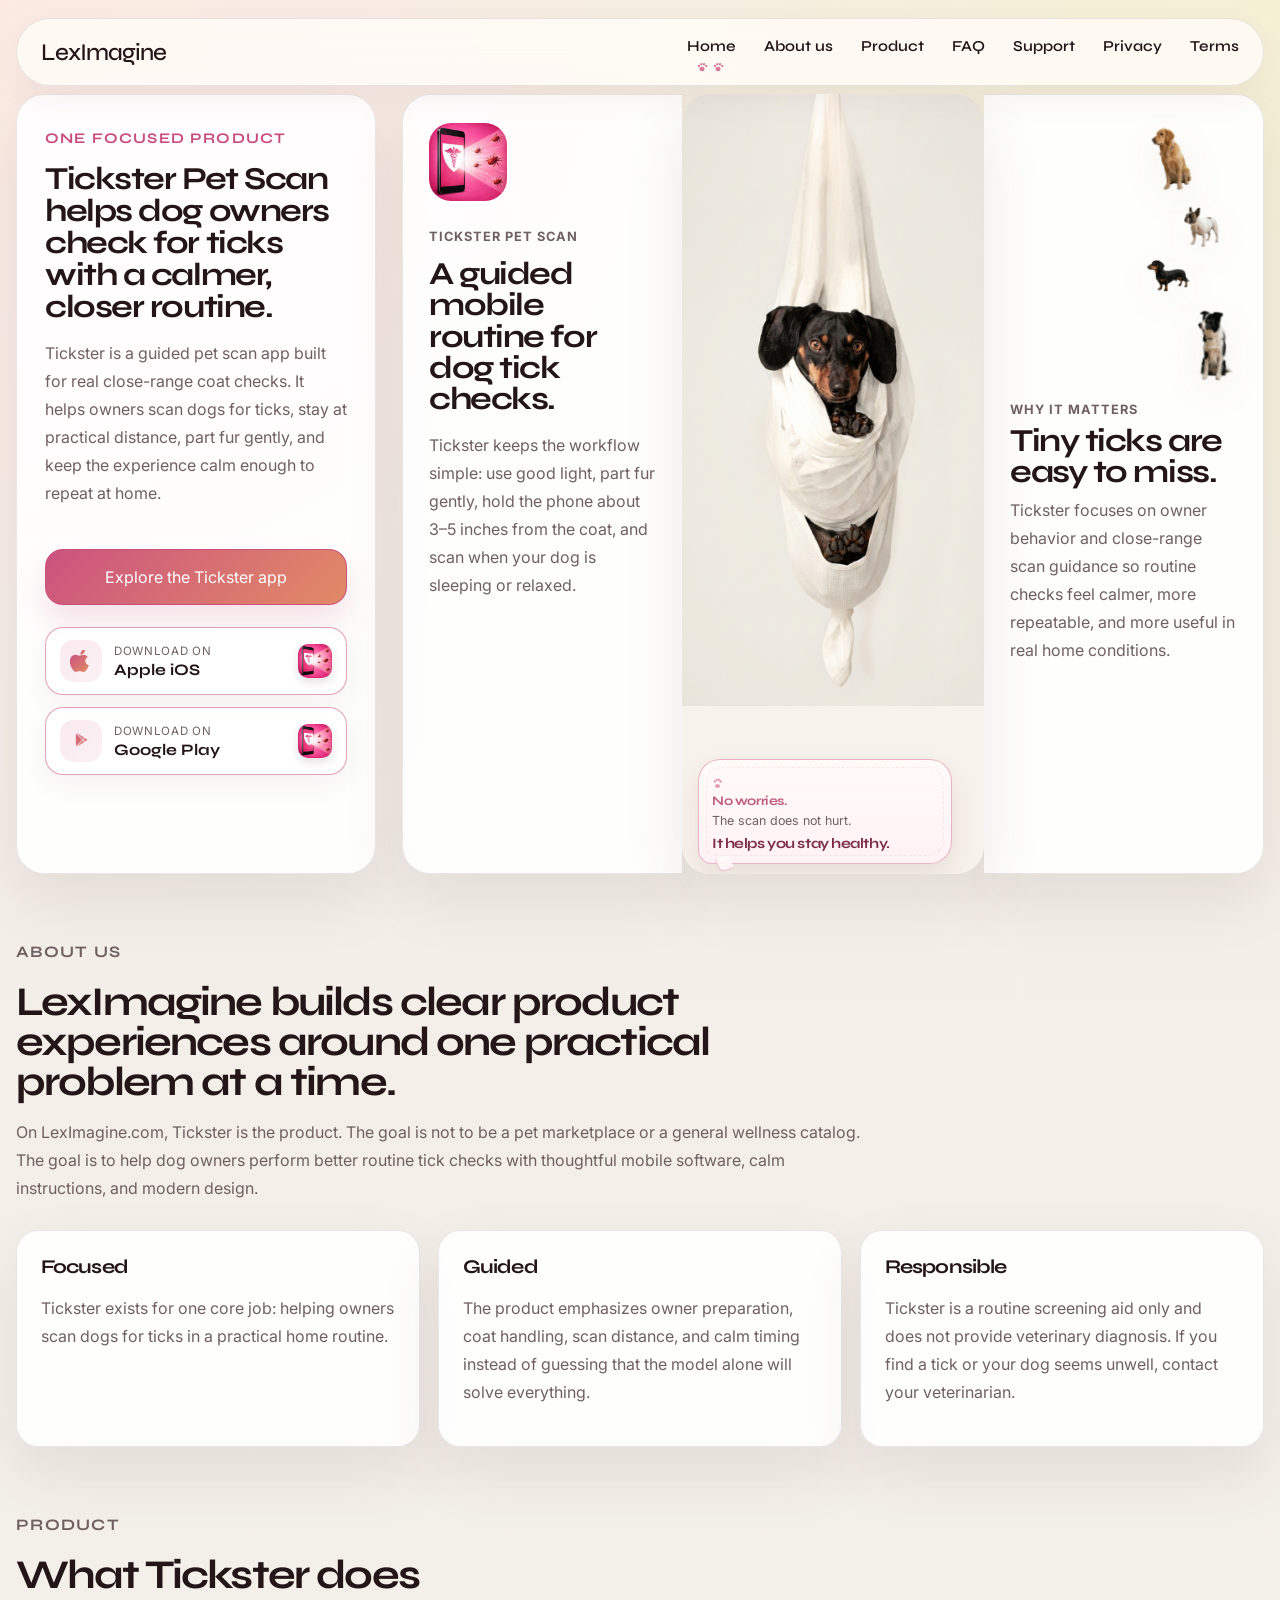
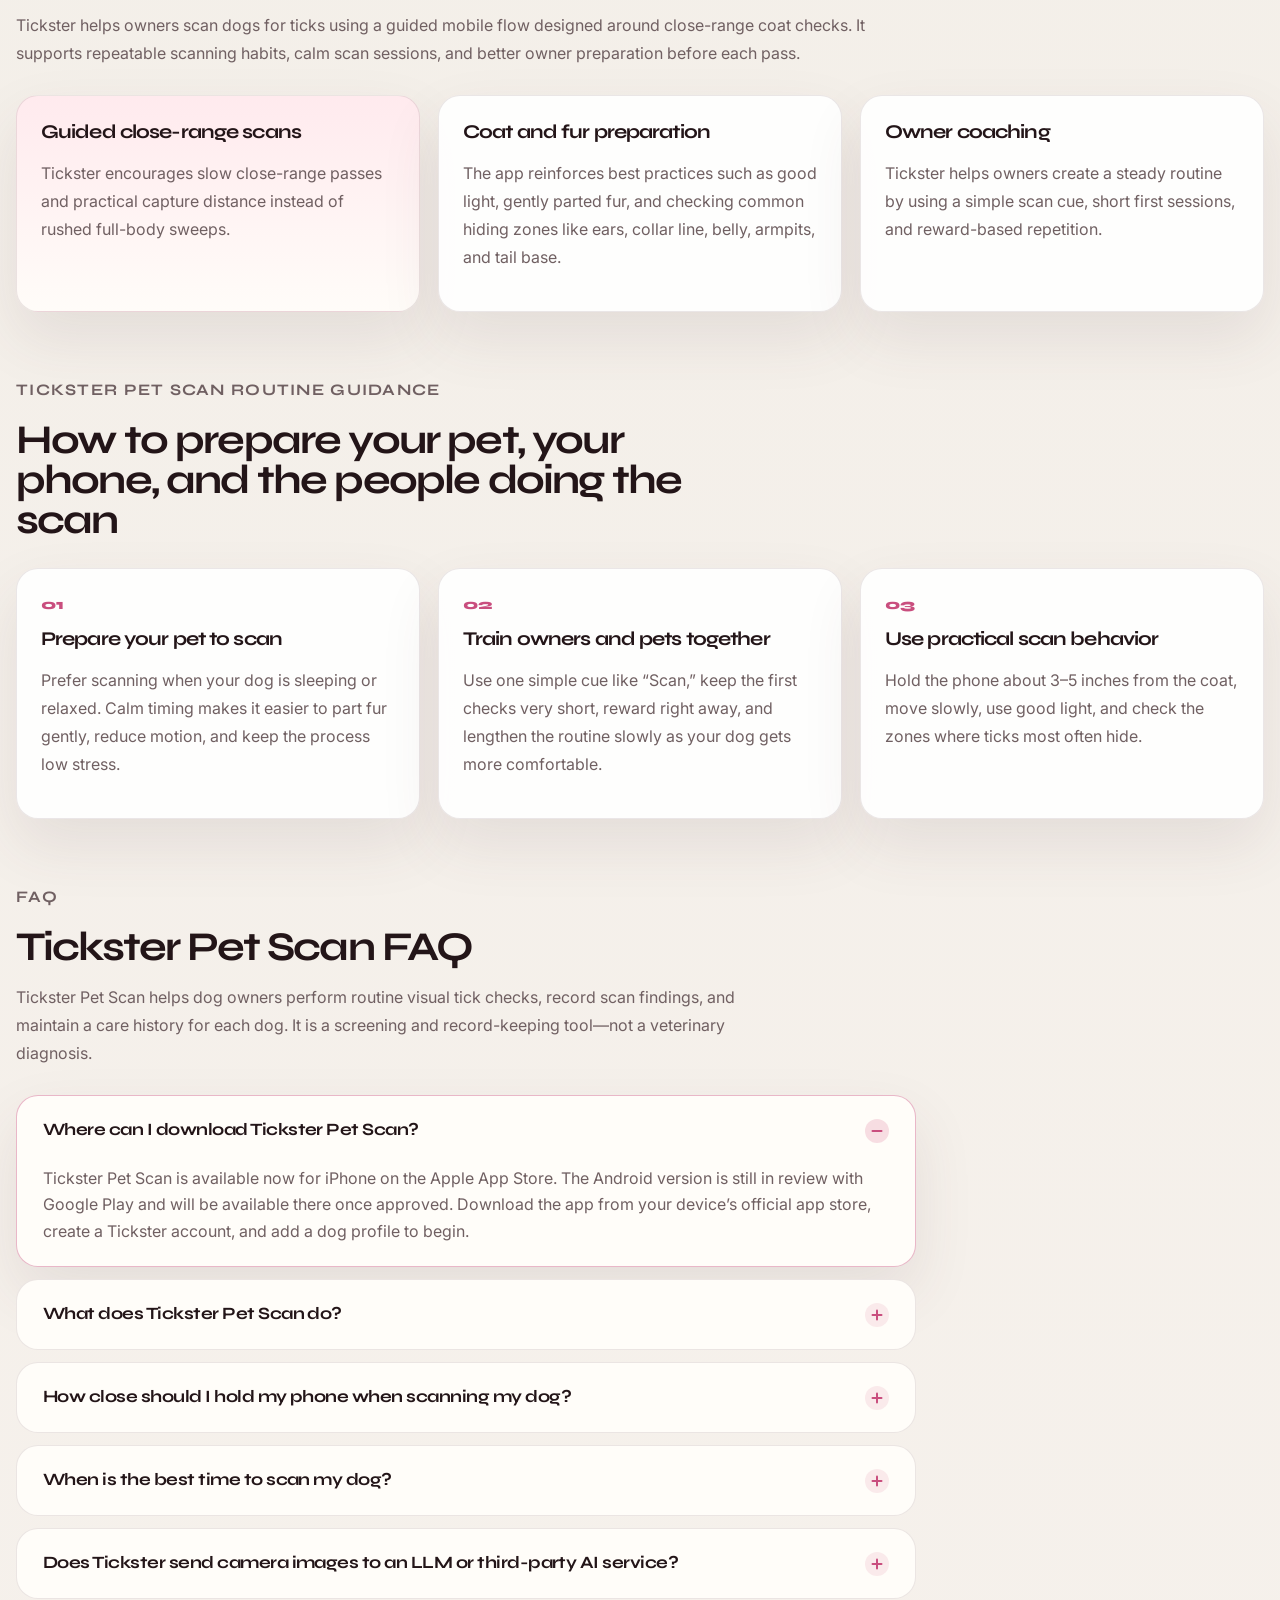
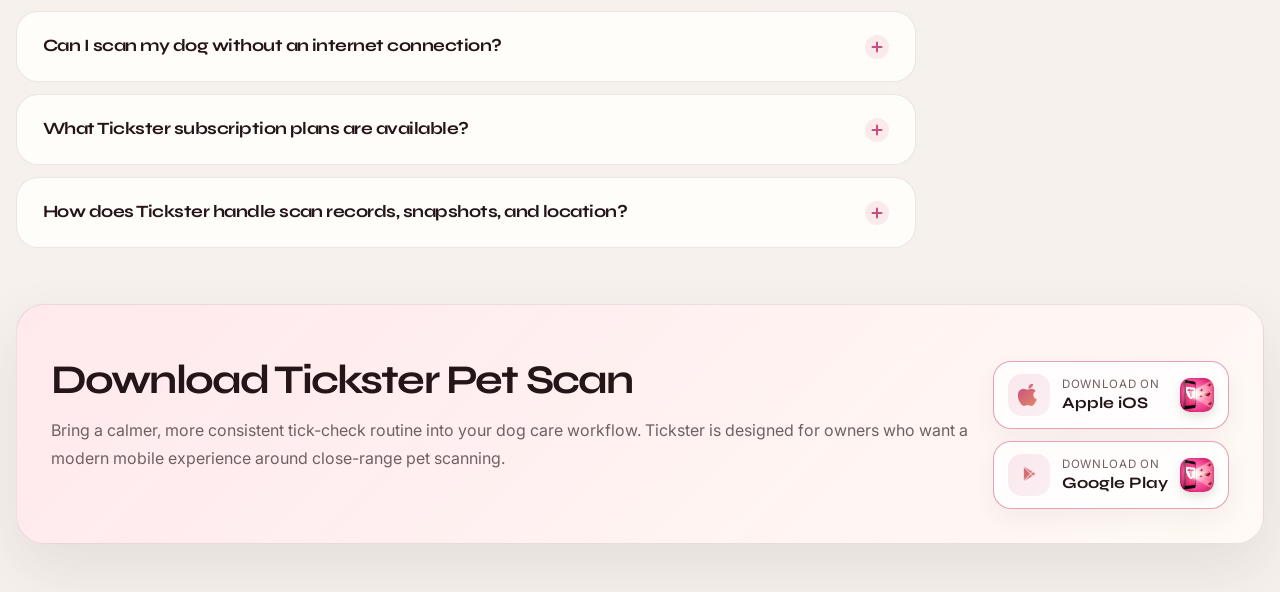
==== commit 954cb9f5: "modified file index.html,llms.txt, new file _todo.md" ====
--- a/index.html
+++ b/index.html
@@ -74,6 +74,8 @@
             "applicationCategory": "LifestyleApplication",
             "operatingSystem": "iOS, Android",
             "url": "https://leximagine.com/",
+            "installUrl": "https://apps.apple.com/app/tickster-pet-scan/id6760481917",
+            "downloadUrl": "https://apps.apple.com/app/tickster-pet-scan/id6760481917",
             "image": "https://leximagine.com/i/og-tickster.png",
             "description": "Tickster Pet Scan is a guided mobile app that helps dog owners perform routine visual tick checks, record scan findings, and maintain a care history for each dog. Visual scan analysis runs on the phone using local models; camera images are not sent to an LLM API. It is a screening and record-keeping tool, not a veterinary diagnosis.",
             "featureList": [
@@ -96,7 +98,7 @@
                 "name": "Where can I download Tickster Pet Scan?",
                 "acceptedAnswer": {
                   "@type": "Answer",
-                  "text": "Tickster Pet Scan is currently in review with both the Apple App Store and Google Play. Once approved, it will be available for iPhone through the Apple App Store and for Android phones through Google Play. You will then be able to download the app from your device’s official app store, create a Tickster account, and add a dog profile to begin."
+                  "text": "Tickster Pet Scan is available now for iPhone on the Apple App Store. The Android version is still in review with Google Play and will be available there once approved. Download the app from your device’s official app store, create a Tickster account, and add a dog profile to begin."
                 }
               },
               {
@@ -202,7 +204,7 @@
               <a class="button button-secondary" href="#product">Explore the Tickster app</a>
             </div>
             <div class="panel-store-links hero-store-links">
-              <a class="mini-store-link" href="#faq" aria-label="Download Tickster Pet Scan on Apple iOS — see FAQ for availability">
+              <a class="mini-store-link" href="https://apps.apple.com/app/tickster-pet-scan/id6760481917" target="_blank" rel="noopener" aria-label="Download Tickster Pet Scan on the Apple App Store">
                 <span class="mini-store-icon" aria-hidden="true">
                   <svg viewBox="0 0 24 24" role="img">
                     <path d="M15.22 3.34c.9-1.1 1.52-2.64 1.35-4.17-1.3.08-2.88.86-3.82 1.96-.84.96-1.58 2.5-1.38 3.97 1.46.12 2.94-.74 3.85-1.76Z"></path>
@@ -237,7 +239,7 @@
                 Tickster keeps the workflow simple: use good light, part fur gently, hold the phone about 3–5 inches from the coat, and scan when your dog is sleeping or relaxed.
               </p>
               <div class="panel-store-links panel-store-links-secondary">
-                <a class="mini-store-link" href="#faq" aria-label="Download Tickster Pet Scan on Apple iOS — see FAQ for availability">
+                <a class="mini-store-link" href="https://apps.apple.com/app/tickster-pet-scan/id6760481917" target="_blank" rel="noopener" aria-label="Download Tickster Pet Scan on the Apple App Store">
                   <span class="mini-store-icon" aria-hidden="true">
                     <svg viewBox="0 0 24 24" role="img">
                       <path d="M15.22 3.34c.9-1.1 1.52-2.64 1.35-4.17-1.3.08-2.88.86-3.82 1.96-.84.96-1.58 2.5-1.38 3.97 1.46.12 2.94-.74 3.85-1.76Z"></path>
@@ -396,10 +398,9 @@
               </summary>
               <div class="faq-answer">
                 <p>
-                  Tickster Pet Scan is currently in review with both the Apple App Store and Google Play. Once approved,
-                  it will be available for iPhone through the Apple App Store and for Android phones through Google Play.
-                  You will then be able to download the app from your device’s official app store, create a Tickster
-                  account, and add a dog profile to begin.
+                  Tickster Pet Scan is available now for iPhone on the Apple App Store. The Android version is still in
+                  review with Google Play and will be available there once approved. Download the app from your device’s
+                  official app store, create a Tickster account, and add a dog profile to begin.
                 </p>
               </div>
             </details>
@@ -512,7 +513,7 @@
             </p>
           </div>
           <div class="panel-store-links cta-store-links">
-            <a class="mini-store-link" href="#faq" aria-label="Download Tickster Pet Scan on Apple iOS — see FAQ for availability">
+            <a class="mini-store-link" href="https://apps.apple.com/app/tickster-pet-scan/id6760481917" target="_blank" rel="noopener" aria-label="Download Tickster Pet Scan on the Apple App Store">
               <span class="mini-store-icon" aria-hidden="true">
                 <svg viewBox="0 0 24 24" role="img">
                   <path d="M15.22 3.34c.9-1.1 1.52-2.64 1.35-4.17-1.3.08-2.88.86-3.82 1.96-.84.96-1.58 2.5-1.38 3.97 1.46.12 2.94-.74 3.85-1.76Z"></path>
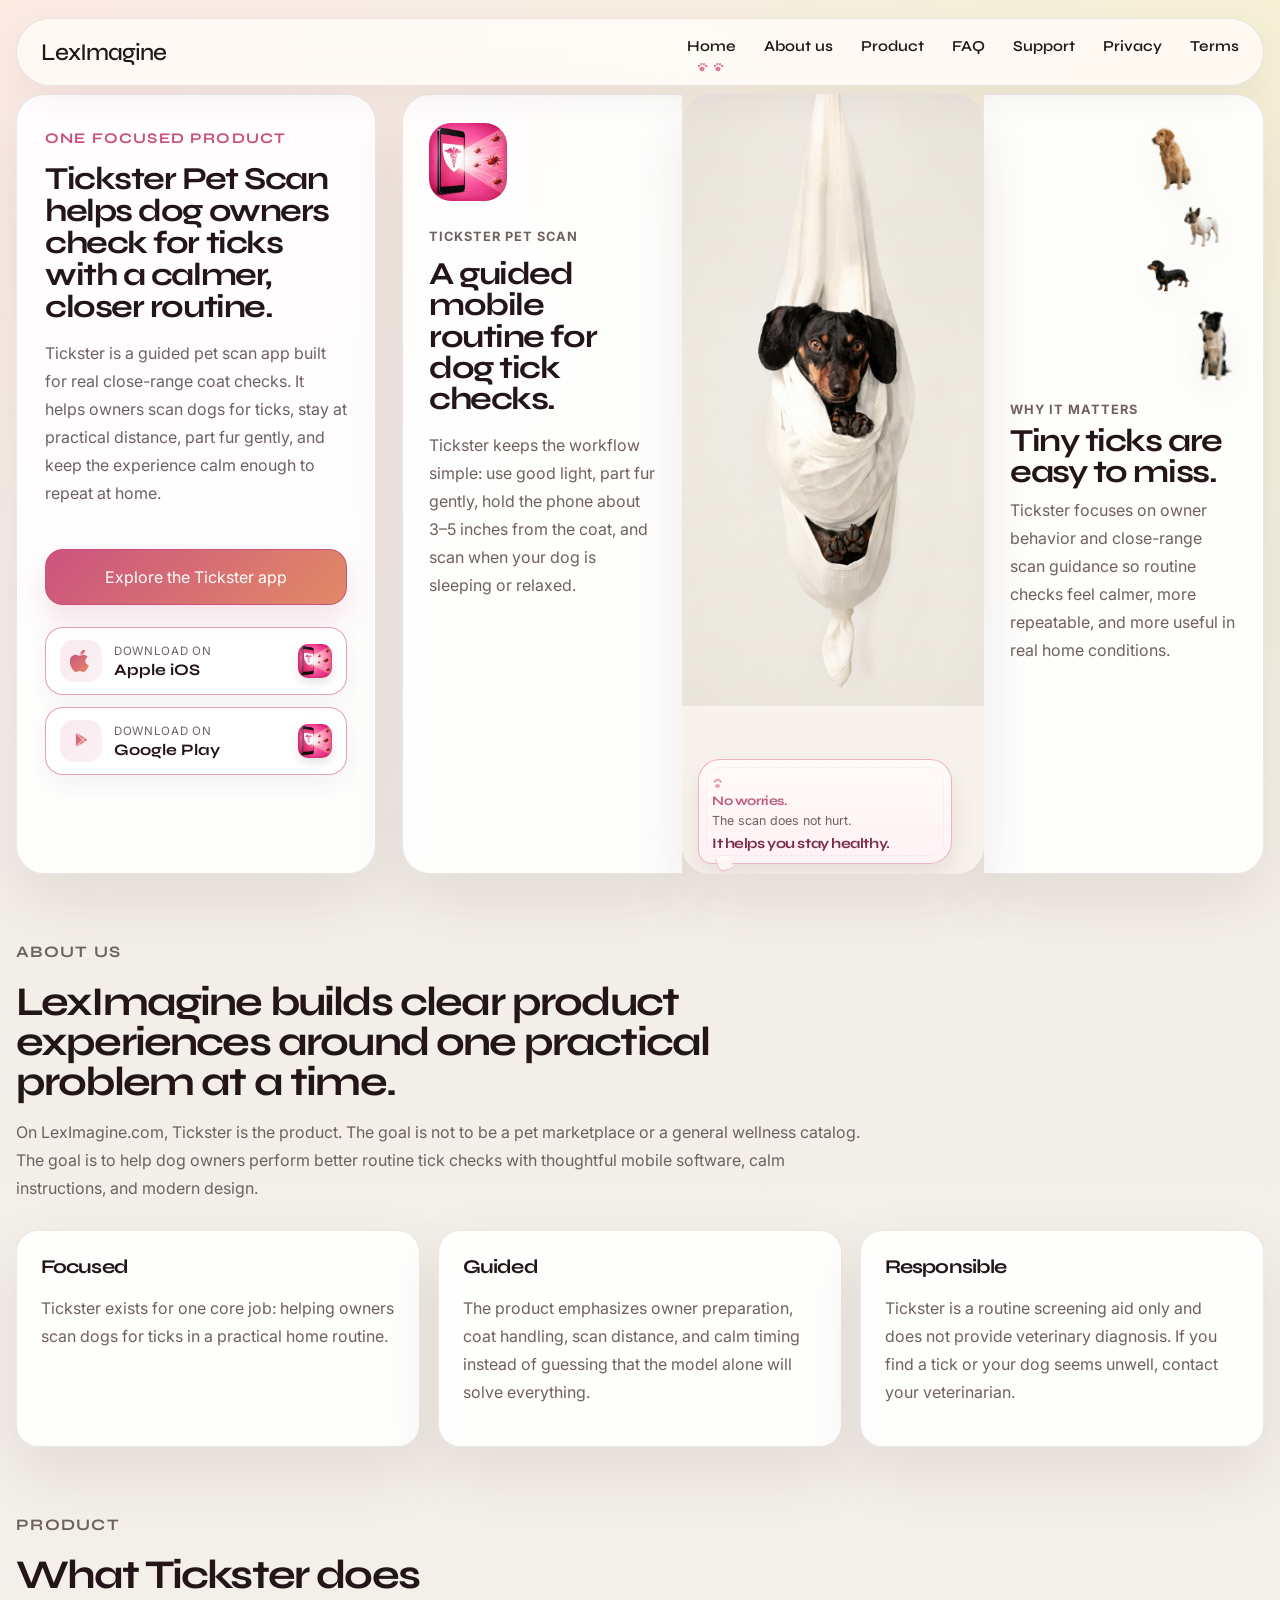
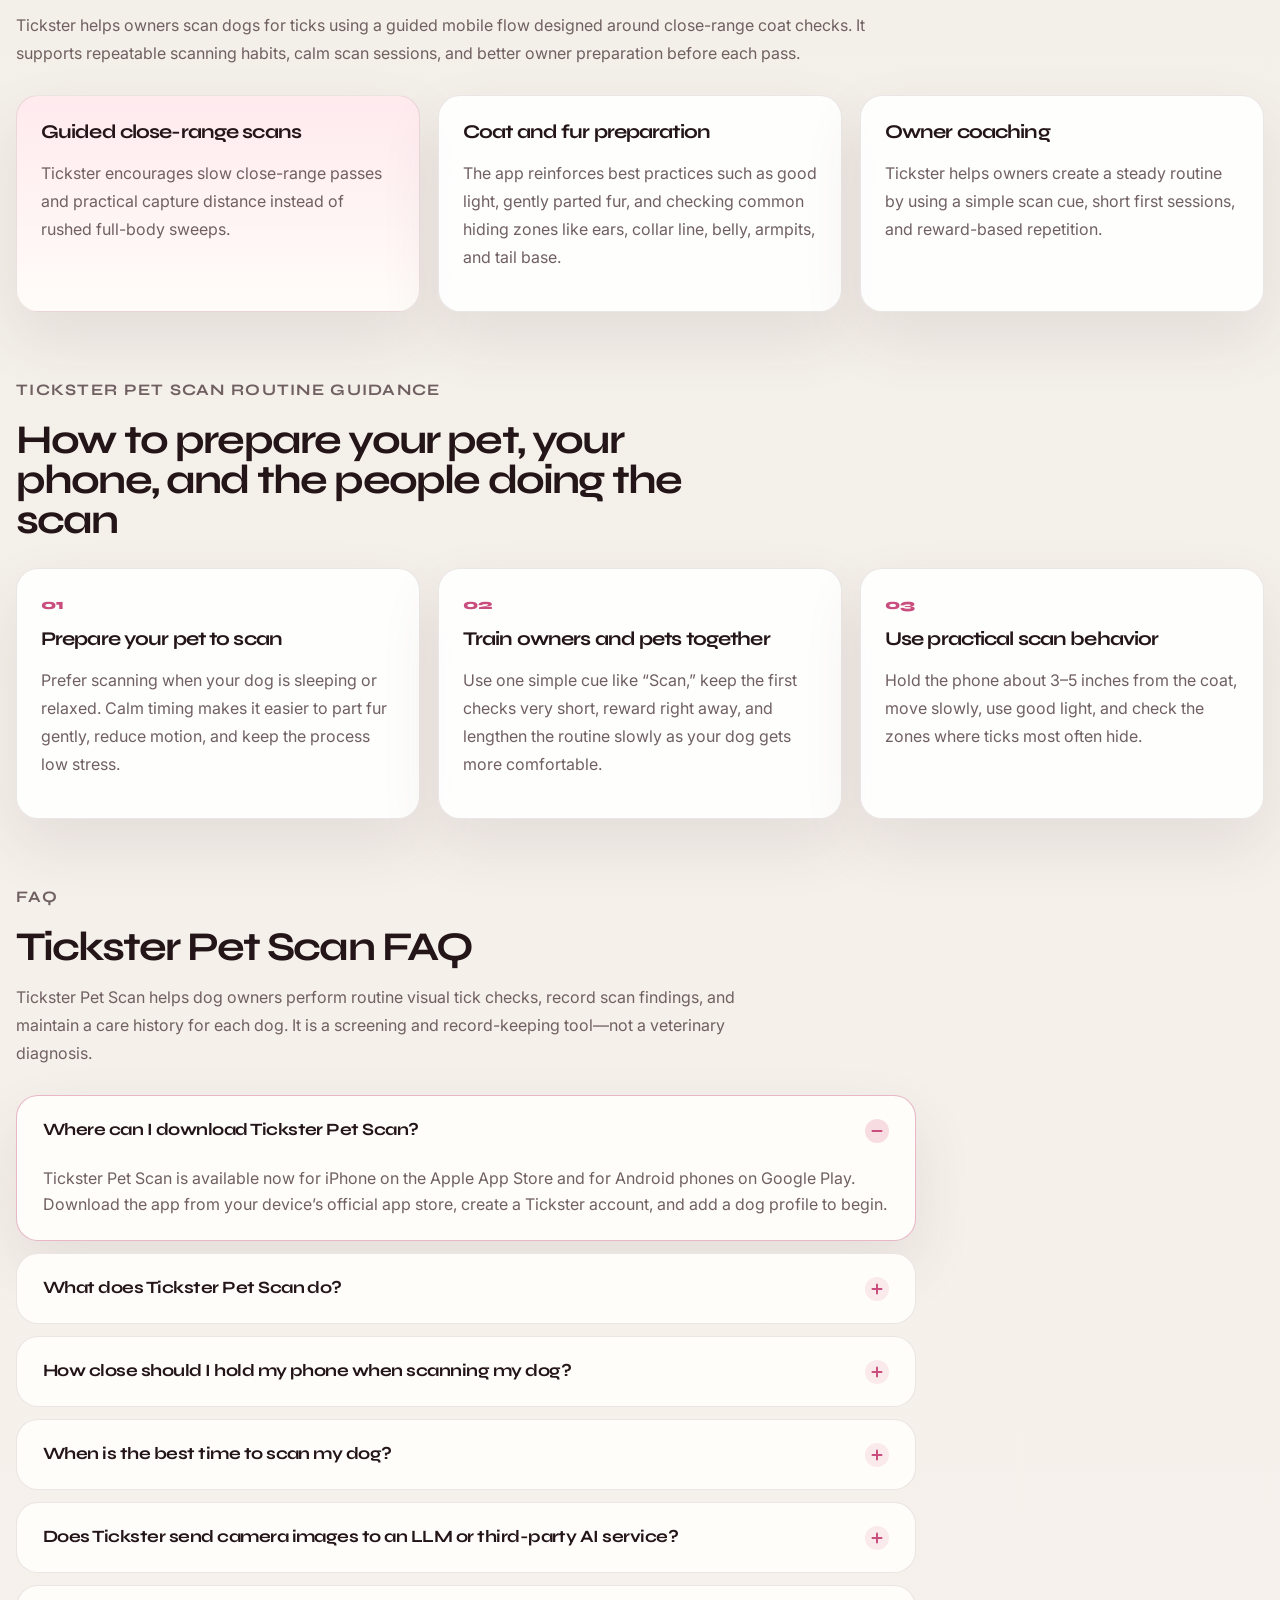
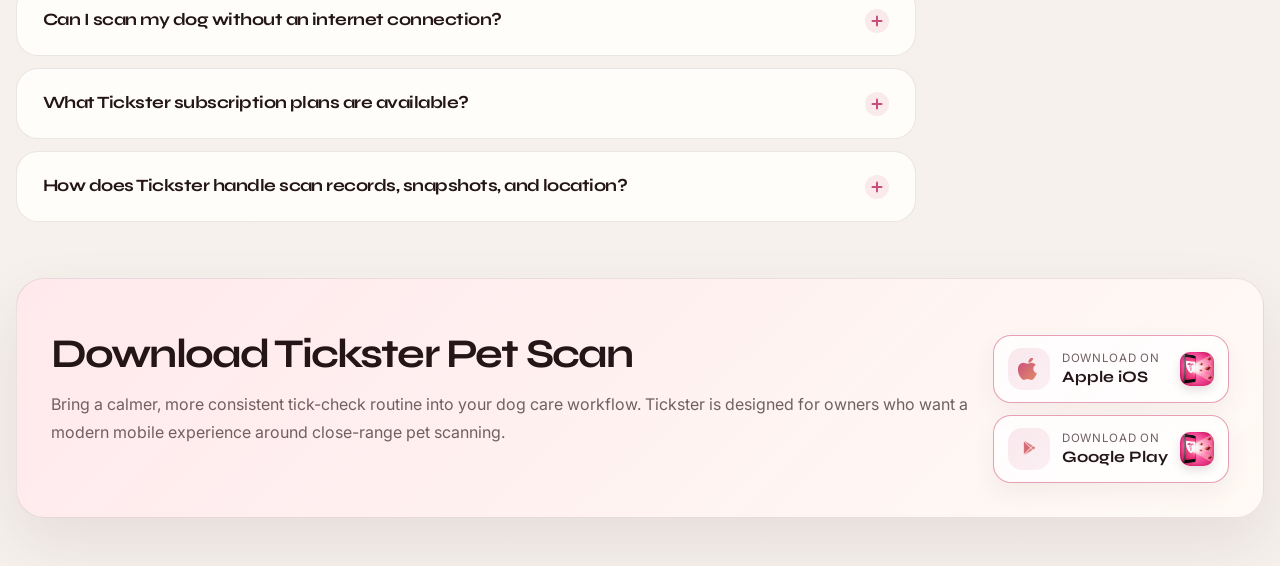
==== commit 187929da: "modified file _todo.md,index.html,llms.txt,sitemap.xml" ====
--- a/index.html
+++ b/index.html
@@ -74,10 +74,36 @@
             "applicationCategory": "LifestyleApplication",
             "operatingSystem": "iOS, Android",
             "url": "https://leximagine.com/",
-            "installUrl": "https://apps.apple.com/app/tickster-pet-scan/id6760481917",
-            "downloadUrl": "https://apps.apple.com/app/tickster-pet-scan/id6760481917",
+            "installUrl": [
+              "https://apps.apple.com/app/tickster-pet-scan/id6760481917",
+              "https://play.google.com/store/apps/details?id=com.powerwand.mobile"
+            ],
+            "downloadUrl": [
+              "https://apps.apple.com/app/tickster-pet-scan/id6760481917",
+              "https://play.google.com/store/apps/details?id=com.powerwand.mobile"
+            ],
             "image": "https://leximagine.com/i/og-tickster.png",
             "description": "Tickster Pet Scan is a guided mobile app that helps dog owners perform routine visual tick checks, record scan findings, and maintain a care history for each dog. Visual scan analysis runs on the phone using local models; camera images are not sent to an LLM API. It is a screening and record-keeping tool, not a veterinary diagnosis.",
+            "offers": [
+              {
+                "@type": "Offer",
+                "name": "Monthly membership",
+                "price": "9.99",
+                "priceCurrency": "USD",
+                "category": "subscription",
+                "availability": "https://schema.org/InStock",
+                "url": "https://apps.apple.com/app/tickster-pet-scan/id6760481917"
+              },
+              {
+                "@type": "Offer",
+                "name": "Annual membership",
+                "price": "59.99",
+                "priceCurrency": "USD",
+                "category": "subscription",
+                "availability": "https://schema.org/InStock",
+                "url": "https://apps.apple.com/app/tickster-pet-scan/id6760481917"
+              }
+            ],
             "featureList": [
               "Guided close-range visual tick scan using the phone camera",
               "Highlights possible tick candidates with confidence information",
@@ -98,7 +124,7 @@
                 "name": "Where can I download Tickster Pet Scan?",
                 "acceptedAnswer": {
                   "@type": "Answer",
-                  "text": "Tickster Pet Scan is available now for iPhone on the Apple App Store. The Android version is still in review with Google Play and will be available there once approved. Download the app from your device’s official app store, create a Tickster account, and add a dog profile to begin."
+                  "text": "Tickster Pet Scan is available now for iPhone on the Apple App Store and for Android phones on Google Play. Download the app from your device’s official app store, create a Tickster account, and add a dog profile to begin."
                 }
               },
               {
@@ -146,7 +172,7 @@
                 "name": "What Tickster subscription plans are available?",
                 "acceptedAnswer": {
                   "@type": "Answer",
-                  "text": "Tickster offers Monthly and Annual auto-renewable membership plans on both the Apple App Store and Google Play. Both plans provide the same Tickster membership features; only the billing period and store-displayed price differ. Eligibility, introductory offers, renewal terms, billing management, and cancellation options are presented and managed by Apple or Google before you confirm a purchase."
+                  "text": "Tickster offers Monthly and Annual auto-renewable membership plans on both the Apple App Store and Google Play. In the United States, Monthly is US$9.99 and Annual is US$59.99; prices in other regions are set by the store and shown before you confirm. Both plans provide the same Tickster membership features. Eligibility, introductory offers, renewal terms, billing management, and cancellation options are presented and managed by Apple or Google before you confirm a purchase."
                 }
               },
               {
@@ -217,7 +243,7 @@
                 </span>
                 <img src="./i/tickster-icon-128.png" alt="" class="store-app-icon" width="34" height="34" decoding="async" />
               </a>
-              <a class="mini-store-link" href="#faq" aria-label="Download Tickster Pet Scan on Google Play — see FAQ for availability">
+              <a class="mini-store-link" href="https://play.google.com/store/apps/details?id=com.powerwand.mobile" target="_blank" rel="noopener" aria-label="Download Tickster Pet Scan on Google Play">
                 <span class="mini-store-icon" aria-hidden="true">
                   <span class="store-glyph store-glyph-play"></span>
                 </span>
@@ -252,7 +278,7 @@
                   </span>
                   <img src="./i/tickster-icon-128.png" alt="" class="store-app-icon" width="34" height="34" decoding="async" />
                 </a>
-                <a class="mini-store-link" href="#faq" aria-label="Download Tickster Pet Scan on Google Play — see FAQ for availability">
+                <a class="mini-store-link" href="https://play.google.com/store/apps/details?id=com.powerwand.mobile" target="_blank" rel="noopener" aria-label="Download Tickster Pet Scan on Google Play">
                   <span class="mini-store-icon" aria-hidden="true">
                     <span class="store-glyph store-glyph-play"></span>
                   </span>
@@ -398,9 +424,9 @@
               </summary>
               <div class="faq-answer">
                 <p>
-                  Tickster Pet Scan is available now for iPhone on the Apple App Store. The Android version is still in
-                  review with Google Play and will be available there once approved. Download the app from your device’s
-                  official app store, create a Tickster account, and add a dog profile to begin.
+                  Tickster Pet Scan is available now for iPhone on the Apple App Store and for Android phones on Google
+                  Play. Download the app from your device’s official app store, create a Tickster account, and add a dog
+                  profile to begin.
                 </p>
               </div>
             </details>
@@ -480,9 +506,10 @@
               <div class="faq-answer">
                 <p>
                   Tickster offers Monthly and Annual auto-renewable membership plans on both the Apple App Store and
-                  Google Play. Both plans provide the same Tickster membership features; only the billing period and
-                  store-displayed price differ. Eligibility, introductory offers, renewal terms, billing management, and
-                  cancellation options are presented and managed by Apple or Google before you confirm a purchase.
+                  Google Play. In the United States, Monthly is US$9.99 and Annual is US$59.99; prices in other regions
+                  are set by the store and shown before you confirm. Both plans provide the same Tickster membership
+                  features. Eligibility, introductory offers, renewal terms, billing management, and cancellation
+                  options are presented and managed by Apple or Google before you confirm a purchase.
                 </p>
               </div>
             </details>
@@ -526,7 +553,7 @@
               </span>
               <img src="./i/tickster-icon-128.png" alt="" class="store-app-icon" width="34" height="34" decoding="async" />
             </a>
-            <a class="mini-store-link" href="#faq" aria-label="Download Tickster Pet Scan on Google Play — see FAQ for availability">
+            <a class="mini-store-link" href="https://play.google.com/store/apps/details?id=com.powerwand.mobile" target="_blank" rel="noopener" aria-label="Download Tickster Pet Scan on Google Play">
               <span class="mini-store-icon" aria-hidden="true">
                 <span class="store-glyph store-glyph-play"></span>
               </span>
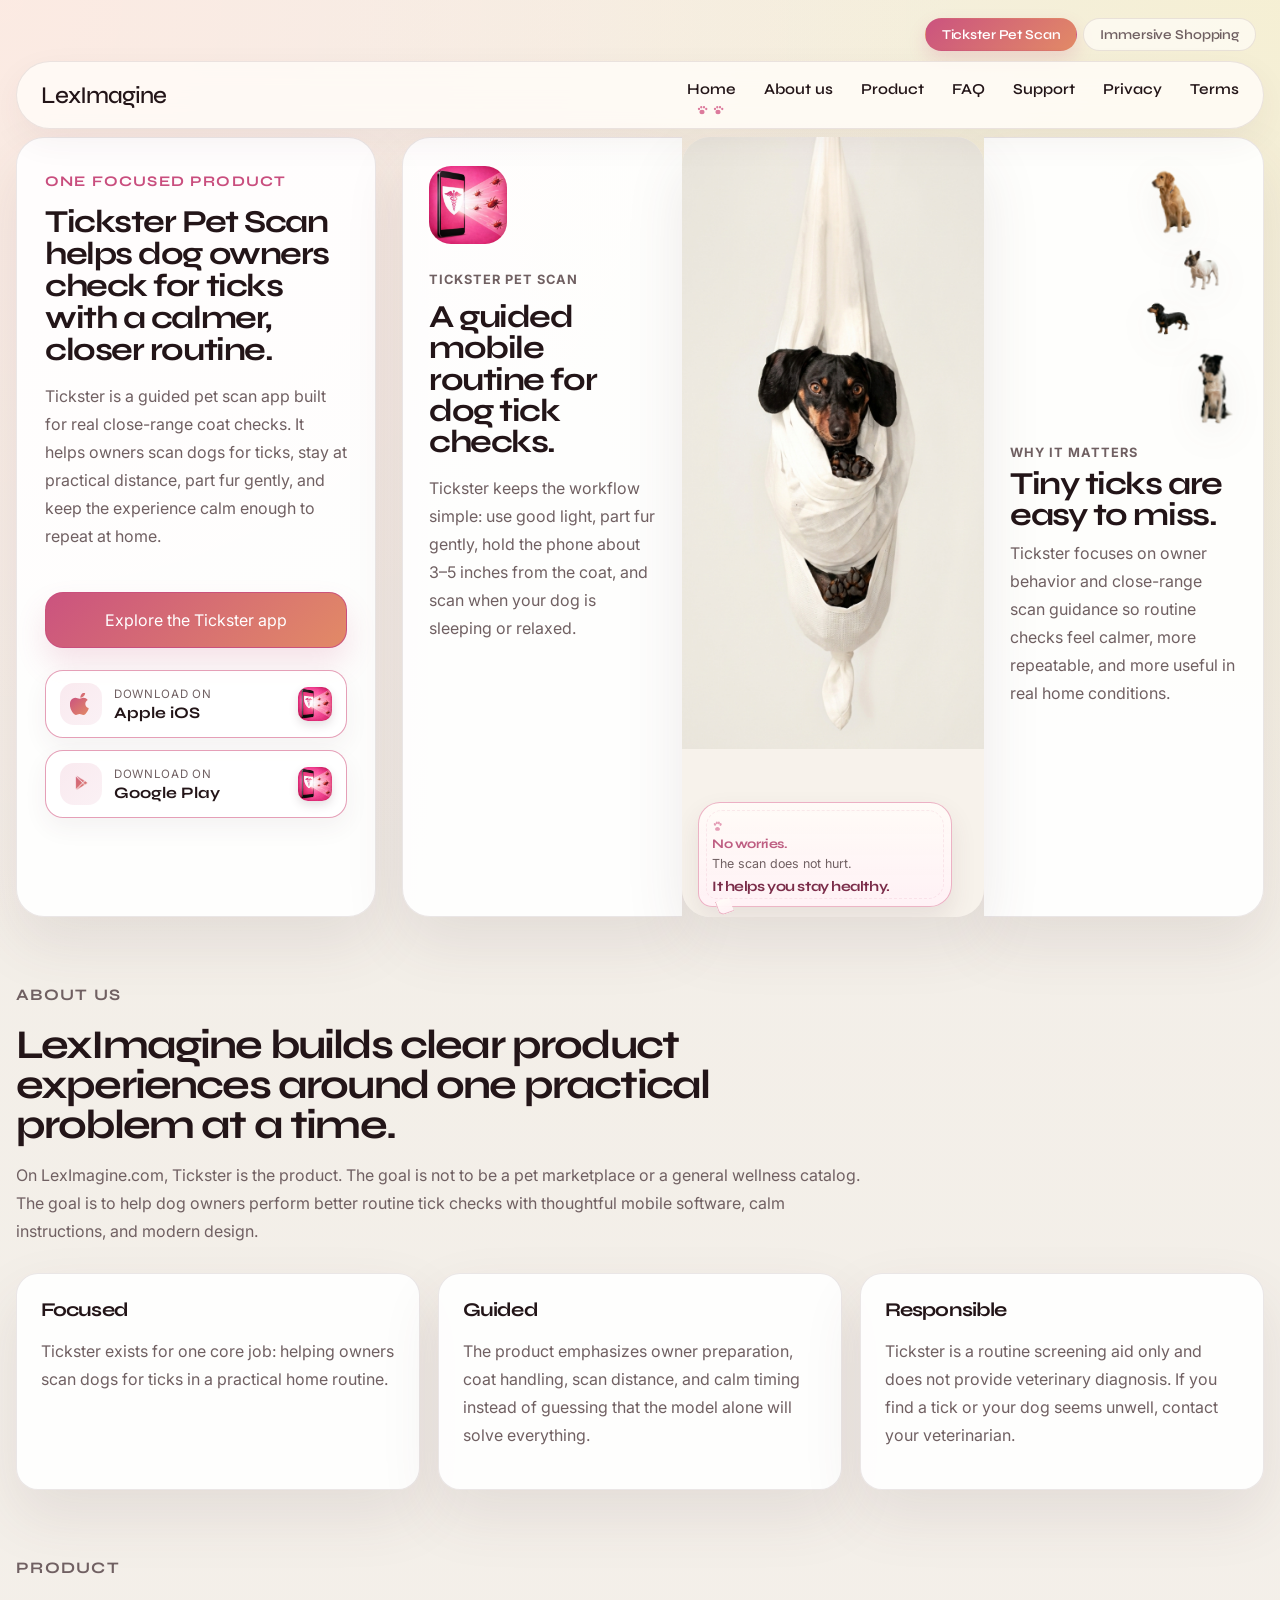
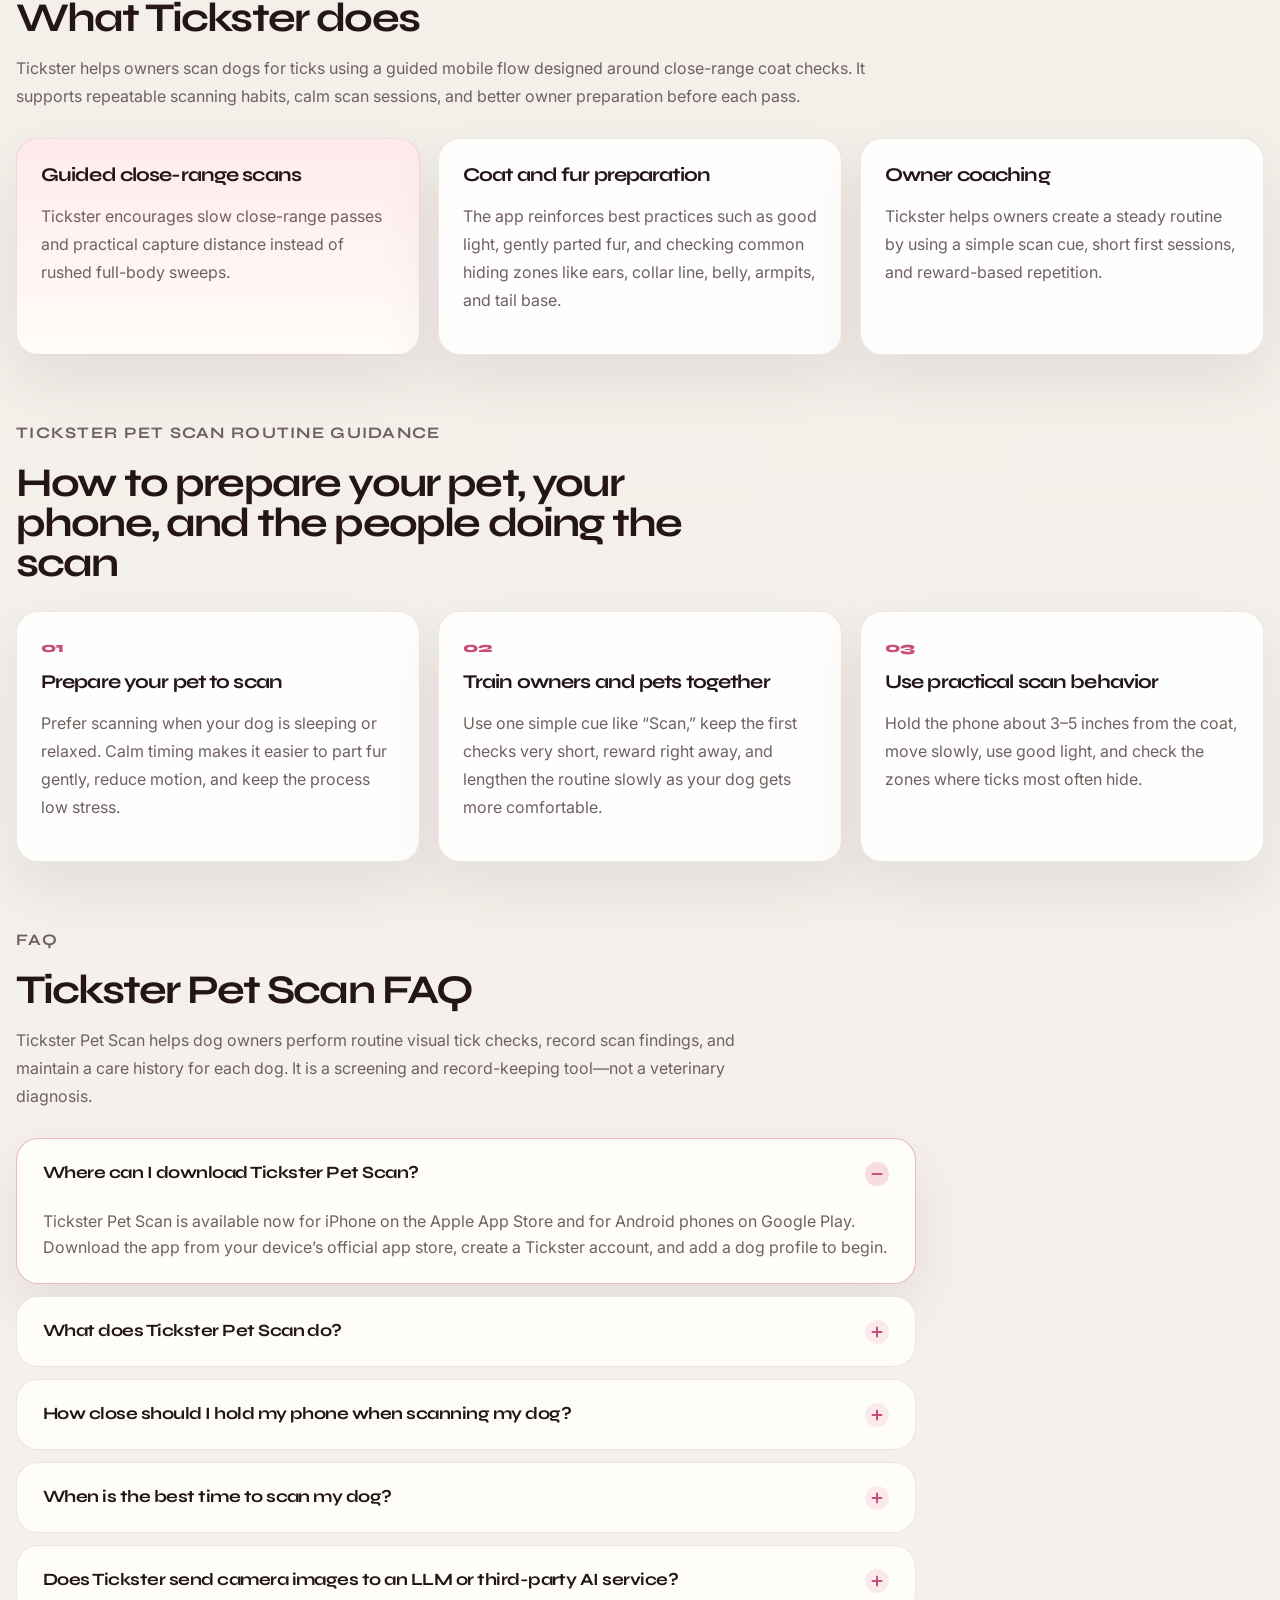
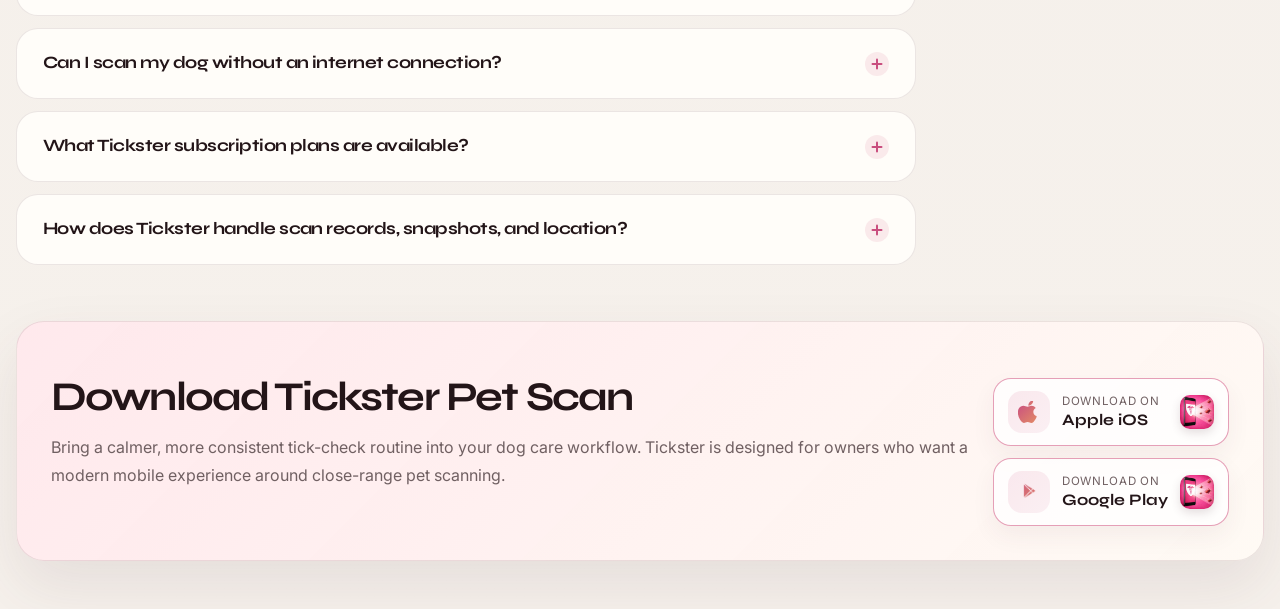
==== commit f5bdc846: "Add product supertabs: Tickster Pet Scan / Immersive Shopping (phase 3) New supertabs.css, loaded on" ====
--- a/index.html
+++ b/index.html
@@ -45,6 +45,7 @@
       rel="stylesheet"
     />
     <link rel="stylesheet" href="./styles.css?v=20260727-store" />
+    <link rel="stylesheet" href="./supertabs.css?v=20261016" />
 
     <script type="application/ld+json">
       {
@@ -87,21 +88,43 @@
             "offers": [
               {
                 "@type": "Offer",
-                "name": "Monthly membership",
+                "name": "Monthly membership — Apple App Store",
                 "price": "9.99",
                 "priceCurrency": "USD",
                 "category": "subscription",
                 "availability": "https://schema.org/InStock",
+                "seller": { "@id": "https://leximagine.com/#organization" },
                 "url": "https://apps.apple.com/app/tickster-pet-scan/id6760481917"
               },
               {
                 "@type": "Offer",
-                "name": "Annual membership",
+                "name": "Annual membership — Apple App Store",
                 "price": "59.99",
                 "priceCurrency": "USD",
                 "category": "subscription",
                 "availability": "https://schema.org/InStock",
+                "seller": { "@id": "https://leximagine.com/#organization" },
                 "url": "https://apps.apple.com/app/tickster-pet-scan/id6760481917"
+              },
+              {
+                "@type": "Offer",
+                "name": "Monthly membership — Google Play",
+                "price": "9.99",
+                "priceCurrency": "USD",
+                "category": "subscription",
+                "availability": "https://schema.org/InStock",
+                "seller": { "@id": "https://leximagine.com/#organization" },
+                "url": "https://play.google.com/store/apps/details?id=com.powerwand.mobile"
+              },
+              {
+                "@type": "Offer",
+                "name": "Annual membership — Google Play",
+                "price": "59.99",
+                "priceCurrency": "USD",
+                "category": "subscription",
+                "availability": "https://schema.org/InStock",
+                "seller": { "@id": "https://leximagine.com/#organization" },
+                "url": "https://play.google.com/store/apps/details?id=com.powerwand.mobile"
               }
             ],
             "featureList": [
@@ -199,6 +222,11 @@
       </defs>
     </svg>
     <div class="page-shell">
+      <nav class="supertabs" aria-label="LexImagine products">
+        <a class="supertab" href="./" aria-current="page">Tickster Pet Scan</a>
+        <a class="supertab" href="./immersive/">Immersive Shopping</a>
+      </nav>
+
       <header class="site-header">
         <a class="brand" href="#home" aria-label="LexImagine home">LexImagine</a>
         <button class="nav-toggle" type="button" aria-expanded="false" aria-controls="site-nav" aria-label="Toggle navigation">
--- a/supertabs.css
+++ b/supertabs.css
@@ -0,0 +1,65 @@
+/* Supertabs: switch between LexImagine's product lines.
+   Lives in its own file, loaded only by index.html and immersive/index.html,
+   so styles.css (shared with Tickster's store-registered pages) never changes.
+   The strip sits above the sticky header rather than inside it, so the header
+   markup and CSS stay exactly as they were. */
+
+.supertabs {
+  display: flex;
+  justify-content: flex-end;
+  gap: 6px;
+  margin: 0 8px 10px;
+}
+
+.supertab {
+  flex: 0 1 auto;
+  padding: 7px 16px;
+  border: 1px solid var(--line);
+  border-radius: 999px;
+  background: rgba(255, 252, 247, 0.72);
+  color: var(--muted);
+  font-family: 'Syne', sans-serif;
+  font-size: 0.85rem;
+  font-weight: 600;
+  letter-spacing: -0.01em;
+  text-decoration: none;
+  white-space: nowrap;
+  transition: color 0.2s ease, border-color 0.2s ease, background 0.2s ease;
+}
+
+.supertab:hover {
+  border-color: rgba(201, 78, 126, 0.35);
+  color: var(--ink);
+}
+
+.supertab:focus-visible {
+  outline: 2px solid var(--accent-strong);
+  outline-offset: 2px;
+}
+
+.supertab[aria-current='page'] {
+  border-color: transparent;
+  background: linear-gradient(135deg, #cb537f, #e28a66);
+  color: #fff;
+  box-shadow: 0 8px 18px rgba(201, 78, 126, 0.18);
+}
+
+/* Phones: two equal halves, always visible (never inside the hamburger). */
+@media (max-width: 760px) {
+  .supertabs {
+    margin: 0 0 10px;
+  }
+
+  .supertab {
+    flex: 1 1 0;
+    padding: 9px 8px;
+    font-size: 0.8rem;
+    text-align: center;
+  }
+}
+
+@media (max-width: 360px) {
+  .supertab {
+    font-size: 0.72rem;
+  }
+}
